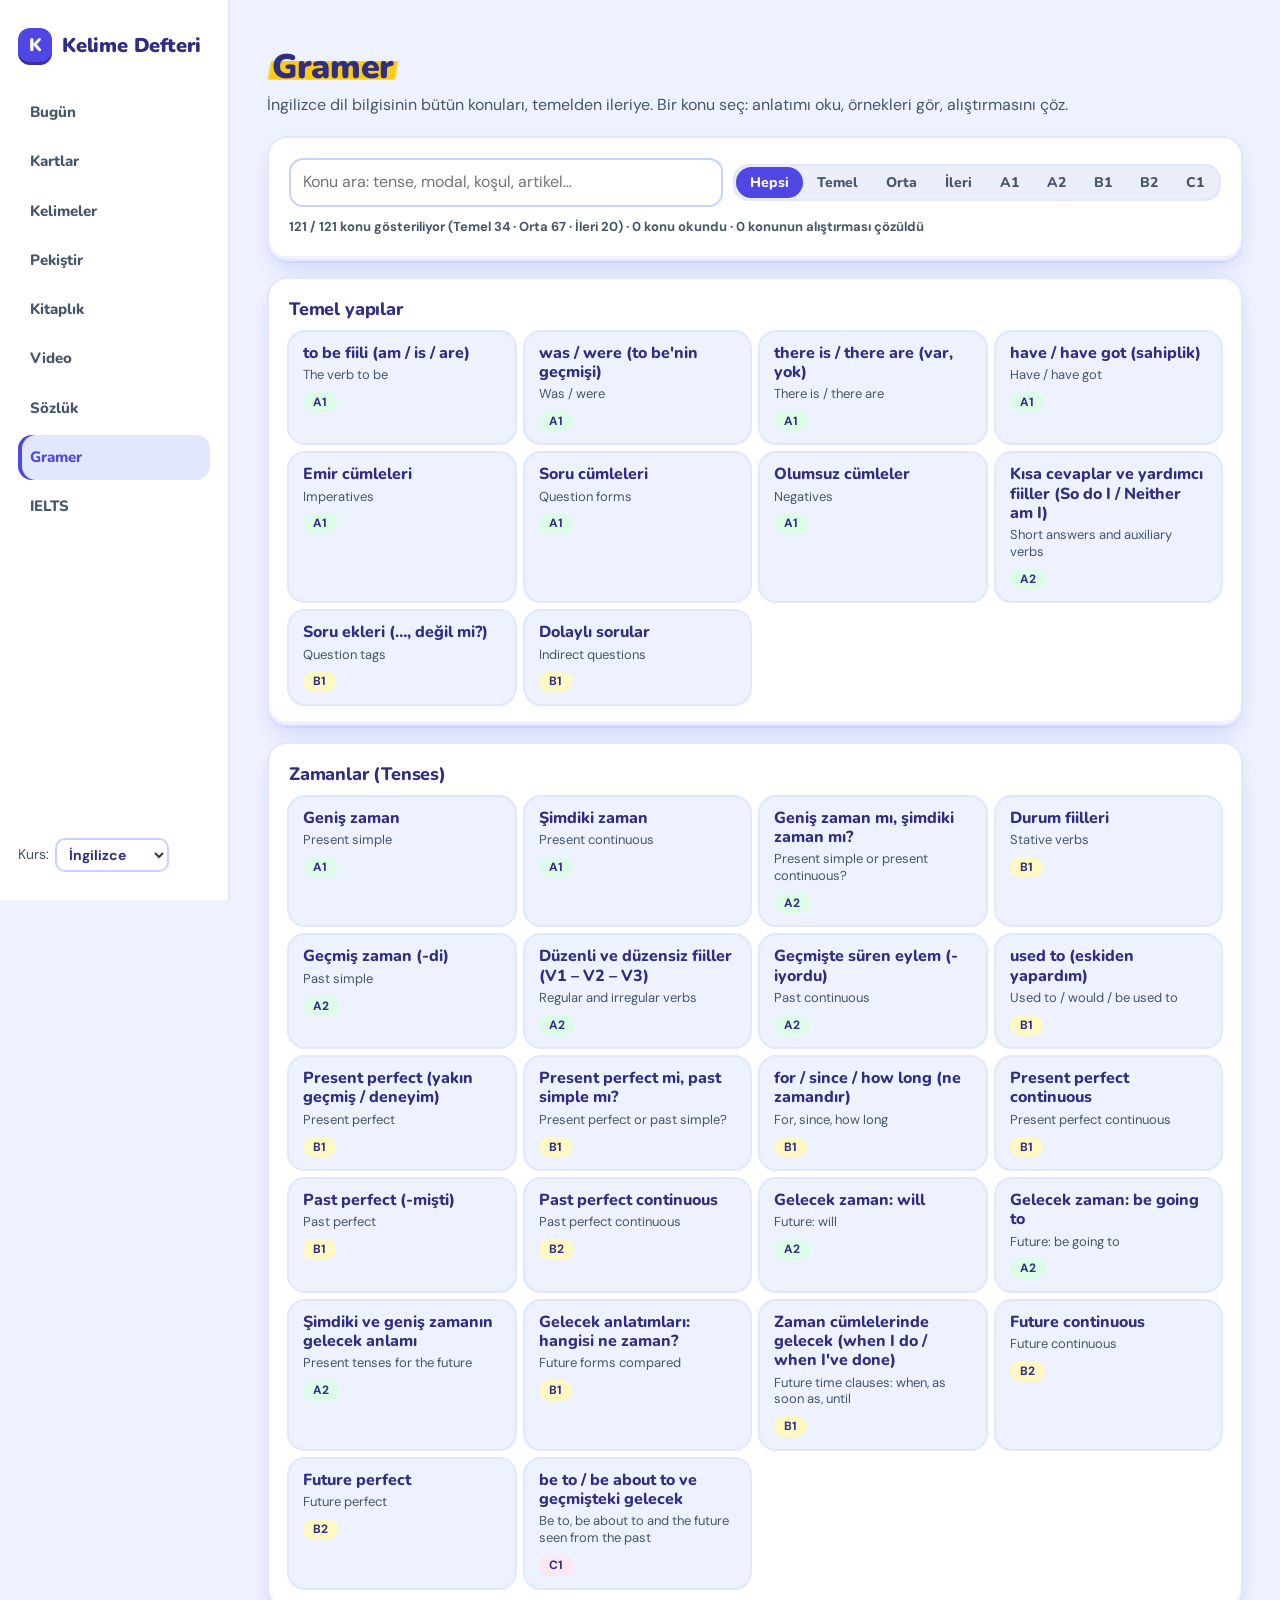
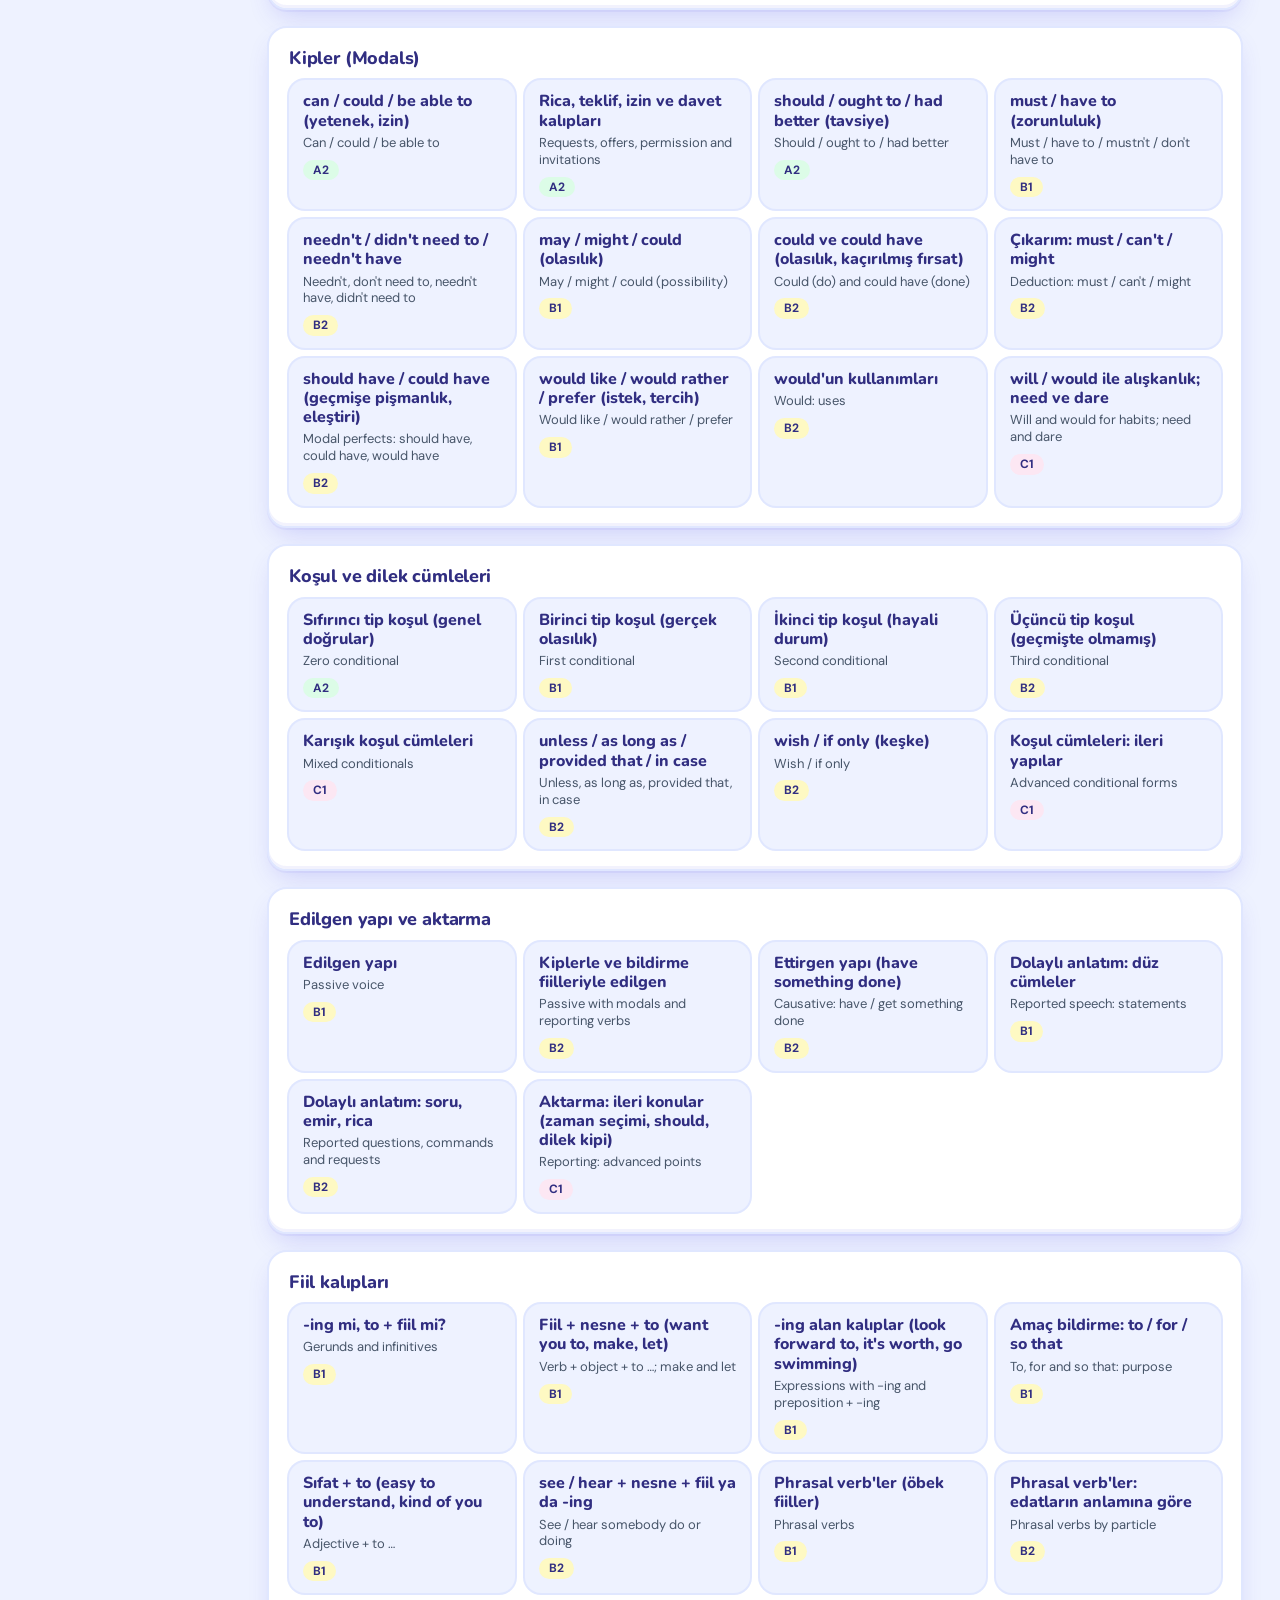
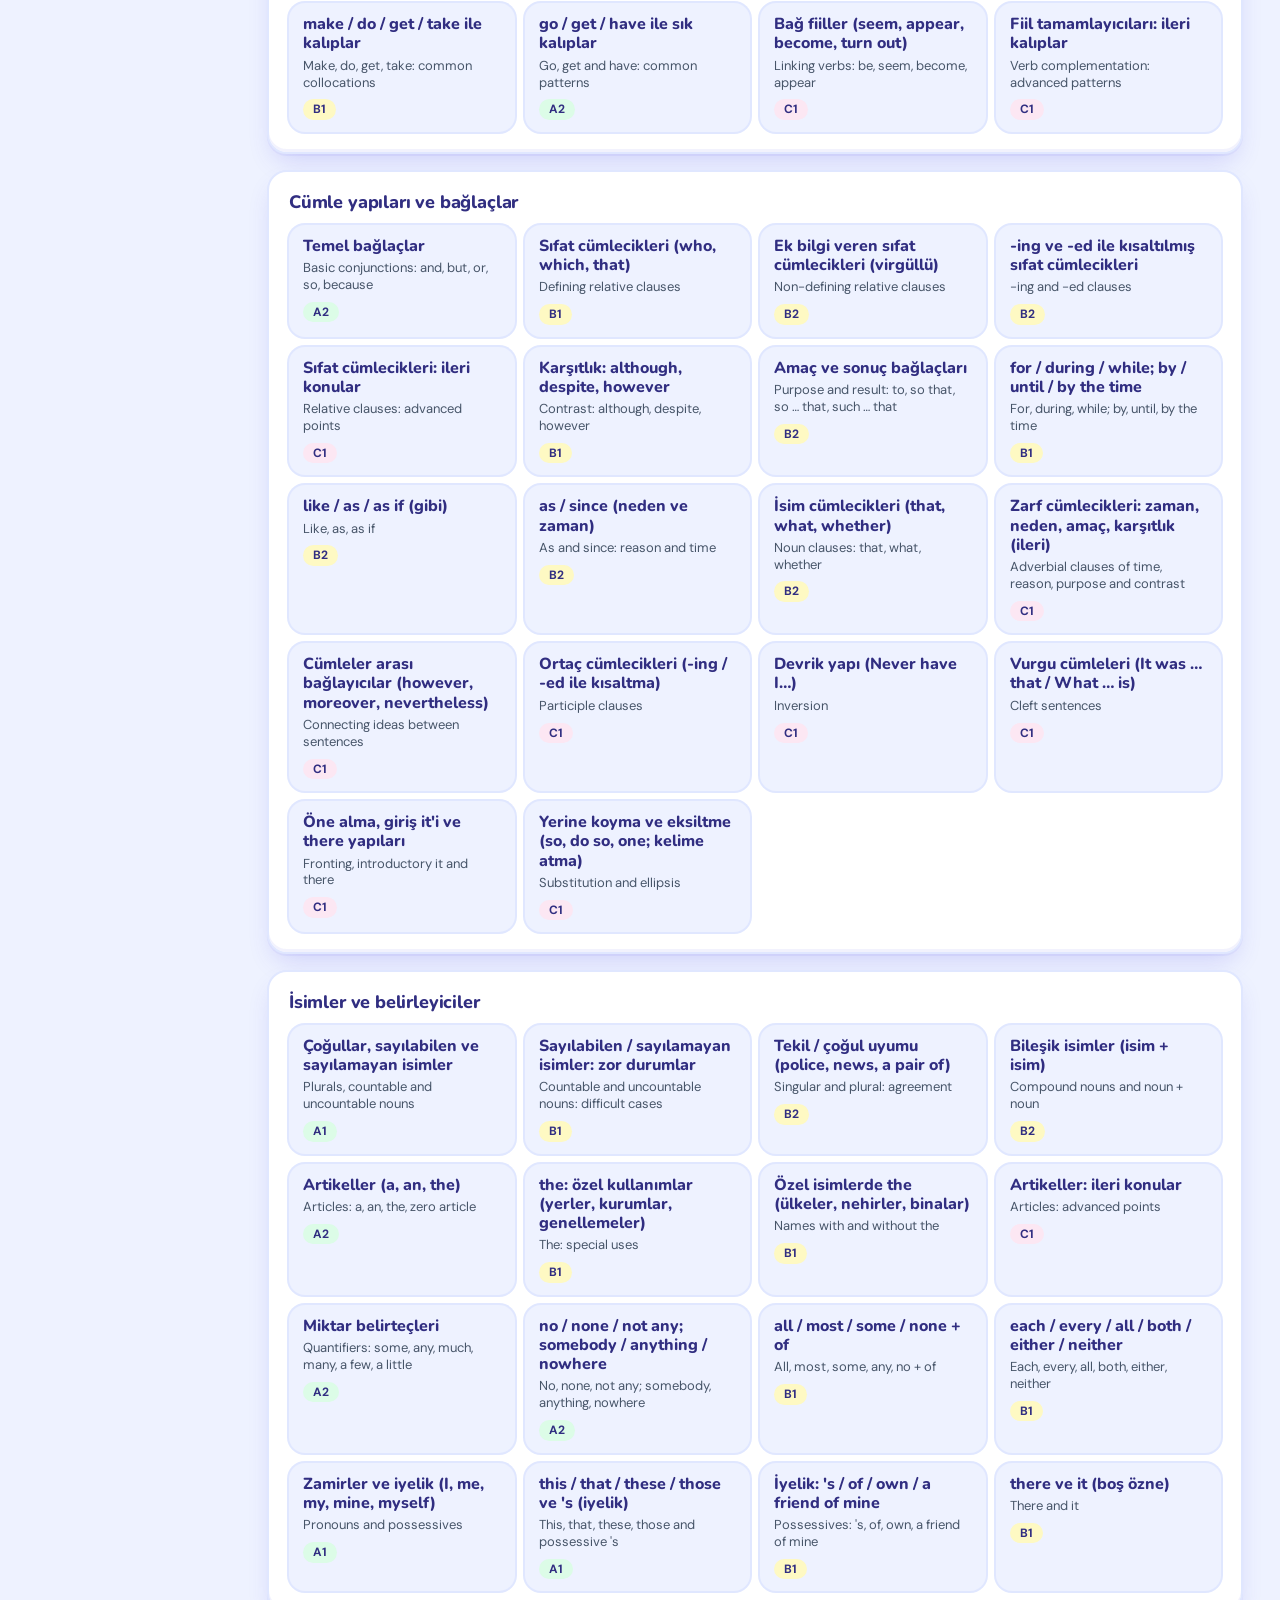
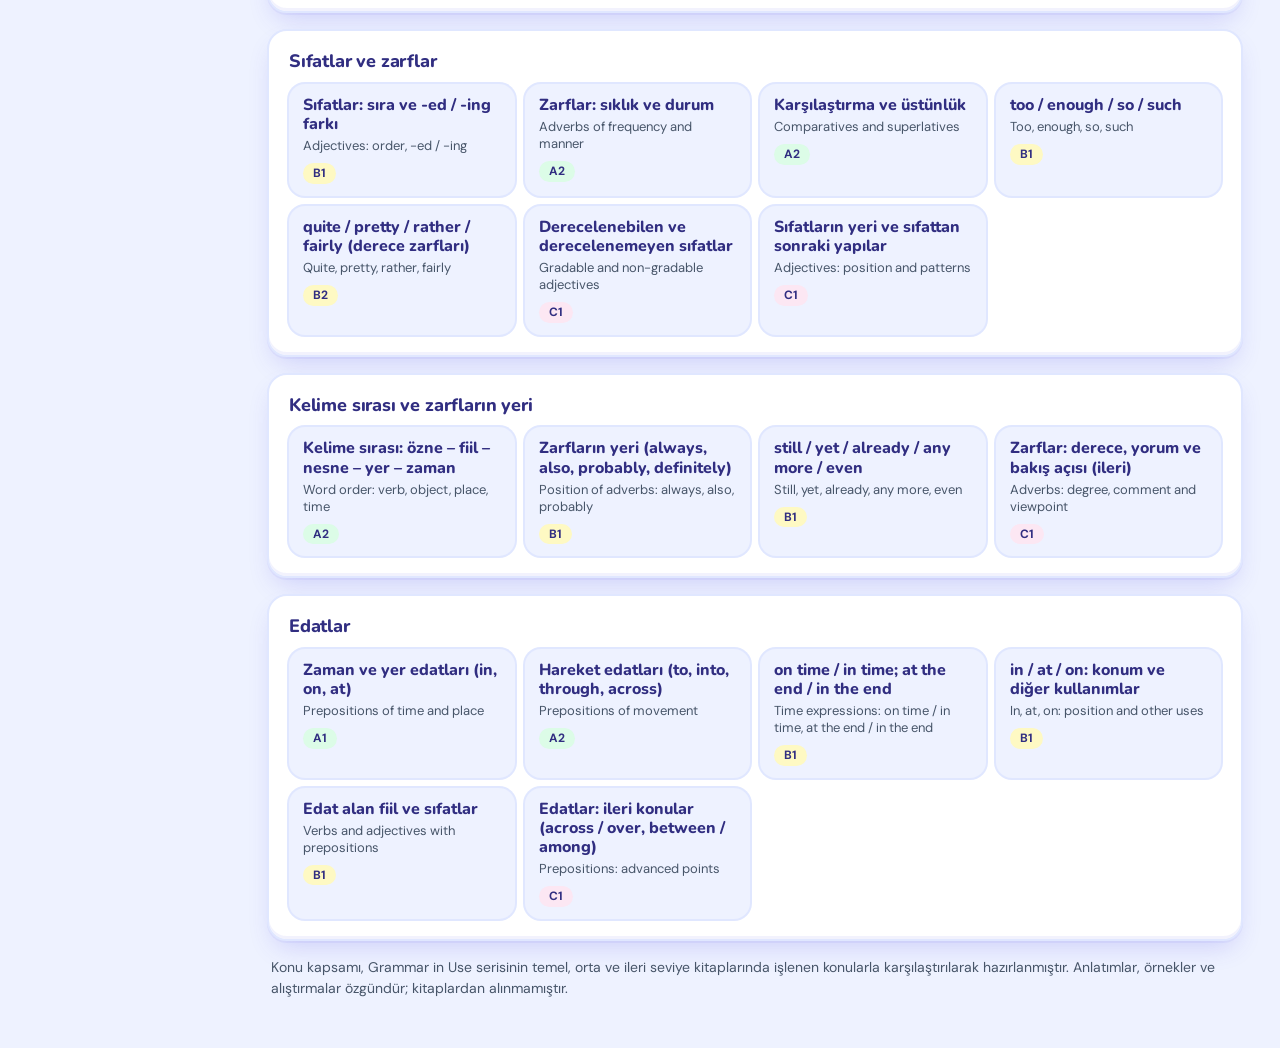
==== web/gramer.html @ 207f5cae "Gramer ve Pekiştir sayfaları: 121 konuluk müfredat, Gemini'siz kelime haznesi Gramer (genel İngilizc" ====
<!DOCTYPE html>
<html lang="tr">
<head>
    <meta charset="UTF-8">
    <meta name="viewport" content="width=device-width, initial-scale=1.0, viewport-fit=cover">
    <title>Gramer · Kelime Defteri</title>
    <link rel="preconnect" href="https://fonts.googleapis.com">
    <link rel="preconnect" href="https://fonts.gstatic.com" crossorigin>
    <link href="https://fonts.googleapis.com/css2?family=DM+Sans:ital,wght@0,400;0,500;0,700;1,400&family=Nunito:wght@600;700;800;900&display=swap" rel="stylesheet">
    <link rel="stylesheet" href="css/style.css">
</head>
<body>
<div class="app">
    <aside class="sidebar">
        <h1 class="brand"><span class="brand-mark" aria-hidden="true">K</span> Kelime Defteri</h1>
        <nav class="nav" aria-label="Sayfalar">
            <a href="index.html">Bugün</a>
            <a href="kartlar.html">Kartlar</a>
            <a href="kelimeler.html">Kelimeler</a>
            <a href="pekistir.html">Pekiştir</a>
            <a href="kitaplik.html">Kitaplık</a>
            <a href="video.html">Video</a>
            <a href="sozluk.html">Sözlük</a>
            <a href="gramer.html" aria-current="page">Gramer</a>
            <a href="ielts.html">IELTS</a>
        </nav>
        <label class="course">Kurs:
            <select id="courseSelect" aria-label="Kurs dili">
                <option value="en">İngilizce</option>
                <option value="de">Almanca</option>
                <option value="fr">Fransızca</option>
                <option value="es">İspanyolca</option>
            </select>
        </label>
    </aside>

    <main class="main">
        <section id="gramer" class="section">
            <h2><mark>Gramer</mark></h2>
            <p class="section-hint">İngilizce dil bilgisinin bütün konuları, temelden ileriye. Bir konu seç: anlatımı oku, örnekleri gör, alıştırmasını çöz.</p>

            <!-- Konu listesi -->
            <div id="grBrowse">
                <article class="panel">
                    <div class="gr-tools">
                        <input type="text" id="grSearch" placeholder="Konu ara: tense, modal, koşul, artikel…" aria-label="Konu ara" autocomplete="off">
                        <div class="segmented" id="grLevels" role="group" aria-label="Seviye">
                            <button type="button" data-level="" aria-pressed="true">Hepsi</button>
                            <button type="button" data-level="temel" aria-pressed="false" title="A1 ve A2">Temel</button>
                            <button type="button" data-level="orta" aria-pressed="false" title="B1 ve B2">Orta</button>
                            <button type="button" data-level="ileri" aria-pressed="false" title="C1">İleri</button>
                            <button type="button" data-level="A1" aria-pressed="false">A1</button>
                            <button type="button" data-level="A2" aria-pressed="false">A2</button>
                            <button type="button" data-level="B1" aria-pressed="false">B1</button>
                            <button type="button" data-level="B2" aria-pressed="false">B2</button>
                            <button type="button" data-level="C1" aria-pressed="false">C1</button>
                        </div>
                    </div>
                    <p class="word-info" id="grSummary"></p>
                </article>
                <div id="grList"></div>
                <p class="lab-note gr-credit">Konu kapsamı, Grammar in Use serisinin temel, orta ve ileri seviye kitaplarında işlenen konularla karşılaştırılarak hazırlanmıştır. Anlatımlar, örnekler ve alıştırmalar özgündür; kitaplardan alınmamıştır.</p>
            </div>

            <!-- Açık konu -->
            <div id="grLesson" hidden>
                <div class="gr-nav">
                    <button type="button" class="mini" id="grBack">← Konulara dön</button>
                    <span class="gr-nav-side">
                        <button type="button" class="mini" id="grPrev">◀ Önceki konu</button>
                        <button type="button" class="mini" id="grNext">Sonraki konu ▶</button>
                    </span>
                </div>

                <article class="panel">
                    <div class="ielts-section-head" id="grHead"></div>
                    <div id="grCore"></div>
                    <div id="grSubs" hidden>
                        <h4 class="dict-subtitle">Bu konuda</h4>
                        <ul class="ielts-list gr-subs" id="grSubList"></ul>
                    </div>
                </article>

                <article class="panel">
                    <h3>Ayrıntılı anlatım</h3>
                    <p class="transcript-hint" id="grStatus"></p>
                    <div id="grBody"></div>
                    <div class="gr-foot" id="grFoot" hidden>
                        <p class="lab-note" id="grSource"></p>
                        <button type="button" class="mini" id="grRefresh">Anlatımı yeniden üret</button>
                    </div>
                </article>

                <article class="panel">
                    <h3>Alıştırma</h3>
                    <div class="ielts-toolbar">
                        <button type="button" id="grQuizNew">Alıştırma üret</button>
                    </div>
                    <p class="transcript-hint" id="grQuizStatus"></p>
                    <div id="grQuizBody" hidden>
                        <div id="grQuestions"></div>
                        <div class="ielts-actions">
                            <button type="button" id="grCheck">Kontrol et</button>
                            <span class="ielts-score" id="grScore"></span>
                        </div>
                    </div>
                </article>
            </div>
        </section>
    </main>
</div>

<script src="js/helpers.js"></script>
<script src="js/course.js"></script>
<script src="js/lessons/conditionals.js"></script>
<script src="js/quiz.js"></script>
<script src="js/gramer.js"></script>
</body>
</html>
---- web/css/style.css ----
/* ===== Renkler ve yazı tipleri ===== */
:root {
    /* Palet: ui-ux-pro-max "Language Learning App" (öğrenme indigosu + ilerleme yeşili) */
    --ground: #EEF2FF;        /* sayfa zemini */
    --paper: #FFFFFF;         /* kart ve panel */
    --ink: #312E81;           /* ana yazı */
    --ink-soft: #475569;      /* ikincil yazılar */
    --rule: #C7D2FE;          /* kenarlık */
    --primary: #4F46E5;       /* düğmeler, seçili öğeler */
    --primary-deep: #3730A3;  /* düğmelerin alt gölgesi */
    --primary-soft: #E0E7FF;  /* seçili menü, yumuşak dolgu */
    --secondary: #818CF8;
    --accent: #16A34A;        /* ilerleme yeşili (dolgu) */
    --muted: #EBEEF8;
    --margin: #7C3AED;        /* kartların üst şeridi, phrasal verb rengi */
    --marker: #FACC15;        /* vurgu sarısı */
    --marker-soft: #FEF9C3;
    --marker-deep: #CA8A04;
    --ok: #15803D;            /* beyaz üstünde 4.5:1'i geçen yeşil */
    --error: #B91C1C;

    --font-display: "Nunito", "Segoe UI", system-ui, sans-serif;
    --font-body: "DM Sans", "Segoe UI", system-ui, sans-serif;
    --font-hand: "Nunito", "Segoe UI", system-ui, sans-serif;  /* Türkçe anlamlar (eskiden el yazısı) */

    --radius: 20px;
    /* Clay: dışta yumuşak gölge + içte alt kenar gölgesi */
    --shadow: 0 2px 0 rgba(79, 70, 229, 0.06), 0 12px 26px -8px rgba(79, 70, 229, 0.22), inset 0 -3px 0 rgba(79, 70, 229, 0.07);
    --press: 0 4px 0 rgba(15, 23, 42, 0.26);       /* basılabilir düğmenin alt kenarı */
    --press-down: 0 1px 0 rgba(15, 23, 42, 0.26);
}

* { box-sizing: border-box; }

body {
    margin: 0;
    font: 16px/1.55 var(--font-body);
    color: var(--ink);
    background: var(--ground);
}

h1, h2, h3 { font-family: var(--font-display); line-height: 1.15; margin: 0; }

a { color: inherit; }

:focus-visible { outline: 3px solid var(--ink); outline-offset: 2px; border-radius: 6px; }

/* Fosforlu kalem: başlıklarda ve öğrenilen kelimelerde */
mark, .learned .front .word {
    color: inherit;
    background: linear-gradient(100deg, transparent 2%, var(--marker) 4%, var(--marker) 96%, transparent 98%) 0 62% / 100% 0.55em no-repeat;
    padding: 0 0.15em;
}

/* ===== Uygulama iskeleti ===== */
.app { min-height: 100vh; }

.sidebar {
    display: flex; align-items: center; justify-content: space-between; gap: 12px;
    padding: 14px 16px;
    padding-top: calc(14px + env(safe-area-inset-top, 0px));
    background: var(--paper);
    border-bottom: 1px solid var(--rule);
}

.brand { display: flex; align-items: center; gap: 10px; font-family: var(--font-display); font-weight: 800; font-size: 20px; }
.brand-mark {
    display: grid; place-items: center;
    width: 34px; height: 34px; border-radius: 9px;
    background: var(--primary); color: var(--marker); font-size: 18px;
}

.course { margin: 0; font-size: 14px; color: var(--ink-soft); }
.course { display: flex; align-items: center; gap: 6px; }
.course select { padding: 5px 8px; border: 1px solid var(--rule); border-radius: 8px; background: var(--paper); color: var(--ink); font: 700 14px var(--font-body); cursor: pointer; }
.course select:focus-visible { outline: 2px solid var(--ink); outline-offset: 1px; }

/* Telefonda menü: alta sabit sekme çubuğu */
.nav {
    position: fixed; left: 0; right: 0; bottom: 0; z-index: 10;
    display: flex; overflow-x: auto; scrollbar-width: none;
    padding-bottom: env(safe-area-inset-bottom, 0px);
    background: var(--paper);
    border-top: 1px solid var(--rule);
}
.nav a {
    padding: 12px 2px; text-align: center; text-decoration: none;
    font-weight: 700; font-size: 13px; color: var(--ink-soft);
}
.nav a:hover { color: var(--ink); }
.nav a[aria-current="page"] { color: var(--ink); box-shadow: inset 0 3px 0 var(--ink); }

.main {
    max-width: 1040px; margin: 0 auto;
    padding: 8px 16px calc(88px + env(safe-area-inset-bottom, 0px));
}

.section { padding-top: 28px; scroll-margin-top: 16px; }
.section > h2 { font-size: clamp(26px, 5vw, 34px); font-weight: 800; margin-bottom: 6px; }
.section-hint { margin: 0 0 18px; color: var(--ink-soft); }

/* ===== Paneller ===== */
.panel {
    background: var(--paper);
    border-radius: var(--radius);
    box-shadow: var(--shadow);
    padding: 20px;
}
.panel h3 { font-size: 18px; font-weight: 600; margin-bottom: 12px; }
.panel p { margin: 0 0 10px; }
.panel p:last-child { margin-bottom: 0; }

.grid { display: grid; gap: 16px; }

/* ===== Bugün: hızlı tekrar ===== */
.hero { display: grid; gap: 20px; align-items: center; }
.hero h3 { font-size: clamp(22px, 4vw, 28px); font-weight: 800; }
.hero p { color: var(--ink-soft); }
.hero-actions { display: flex; align-items: center; gap: 14px; flex-wrap: wrap; }
.progress { font-weight: 700; color: var(--ink-soft); font-variant-numeric: tabular-nums; }

.index-card {
    position: relative;
    aspect-ratio: 5 / 3;
    border-radius: 10px;
    background:
        linear-gradient(var(--margin), var(--margin)) 0 22% / 100% 2px no-repeat,
        linear-gradient(var(--paper), var(--paper)) 0 0 / 100% 22% no-repeat,
        repeating-linear-gradient(to bottom, var(--paper) 0 27px, var(--rule) 27px 28px);
    box-shadow: var(--shadow), 0 0 0 1px var(--rule);
    transform: rotate(-1.2deg);
}
.study-display {
    position: absolute; inset: 0;
    display: grid; place-items: center; padding: 16px; text-align: center;
    font-family: var(--font-display); font-weight: 800; font-size: clamp(28px, 6vw, 44px);
}
.study-display:empty::before {
    content: "Hazır olduğunda başlat";
    font-family: var(--font-hand); font-weight: 600; font-size: clamp(26px, 5vw, 34px); color: var(--ink-soft);
}

.tiles { display: grid; grid-template-columns: repeat(2, 1fr); gap: 12px; }
.tile { background: var(--paper); border-radius: var(--radius); box-shadow: var(--shadow); padding: 14px 16px; }
.tile-label { display: block; font-size: 13px; font-weight: 700; color: var(--ink-soft); }
.tile-value { display: block; font-family: var(--font-display); font-weight: 800; font-size: 30px; font-variant-numeric: tabular-nums; }
.tile-sub { font-size: 13px; color: var(--ink-soft); }

.wod-word { font-family: var(--font-display); font-weight: 800; font-size: 34px; margin: 0; }
.wod-meaning { font-family: var(--font-hand); font-size: 30px; margin: 0 0 12px; }
.meta { display: flex; flex-wrap: wrap; gap: 8px; margin: 0; }
.chip {
    display: inline-flex; gap: 6px; padding: 4px 12px; border-radius: 999px;
    background: var(--ground); font-size: 14px; color: var(--ink-soft);
}
.chip b { color: var(--ink); }

/* ===== Tablolar ===== */
.stats { width: 100%; border-collapse: collapse; }
.stats td { padding: 9px 0; border-bottom: 1px solid var(--rule); }
.stats tr:last-child td { border-bottom: none; }
.stats td:first-child { color: var(--ink-soft); padding-right: 12px; }
.stats td:last-child { text-align: right; font-weight: 700; }

/* ===== Kartlar (function.js üretir) ===== */
.cards { display: grid; grid-template-columns: repeat(auto-fill, minmax(150px, 1fr)); gap: 16px; }
.card { aspect-ratio: 5 / 3; perspective: 800px; cursor: pointer; }
.card-inner { position: relative; width: 100%; height: 100%; transition: transform 0.55s cubic-bezier(.3, .7, .3, 1); transform-style: preserve-3d; }
.card:hover .card-inner { transform: translateY(-3px); }
.card.flipped .card-inner { transform: rotateY(180deg); }
.face {
    position: absolute; inset: 0;
    display: flex; flex-direction: column; align-items: center; justify-content: center; gap: 2px;
    border-radius: 10px;
    box-shadow: var(--shadow), 0 0 0 1px var(--rule);
    backface-visibility: hidden;
}
.front {
    padding-top: 22px;   /* yazı kırmızı çizginin altında kalsın */
    background:
        linear-gradient(var(--margin), var(--margin)) 0 18px / 100% 2px no-repeat,
        var(--paper);
}
.back {
    transform: rotateY(180deg);
    background: repeating-linear-gradient(to bottom, var(--paper) 0 23px, var(--rule) 23px 24px);
}
.front .word { font-family: var(--font-display); font-weight: 800; font-size: 22px; }
.back .word { font-family: var(--font-hand); font-weight: 600; font-size: 32px; }
.type { font-size: 13px; color: var(--ink-soft); }
.status { font-size: 12px; font-weight: 700; color: var(--ok); }

.deck-stats { display: flex; flex-wrap: wrap; gap: 8px; margin-top: 18px; }
.deck-stats .chip { background: var(--paper); box-shadow: var(--shadow); }

/* ===== Kelimeler ===== */
.word-list { list-style: none; margin: 0; padding: 0; }
.word-list li { padding: 10px 0; border-bottom: 1px solid var(--rule); }
.word-list li:last-child { border-bottom: none; }

.attempts { font-family: var(--font-display); font-weight: 800; font-size: 26px; letter-spacing: 6px; }

/* ===== Formlar ===== */
.field { display: block; margin-bottom: 10px; }
.field span { display: block; font-size: 13px; font-weight: 700; color: var(--ink-soft); margin-bottom: 4px; }
input[type="text"] {
    width: 100%; padding: 10px 12px;
    font: inherit; color: var(--ink);
    background: var(--paper); border: 1.5px solid var(--rule); border-radius: 10px;
}
input[type="text"]:focus { border-color: var(--ink); outline: none; }
.inline-form { display: flex; gap: 8px; }
.inline-form input { flex: 1; min-width: 0; }
.check { display: inline-flex; align-items: center; gap: 8px; font-size: 14px; color: var(--ink-soft); }
.check input { width: 18px; height: 18px; accent-color: var(--ink); }

button {
    padding: 10px 18px; border: none; border-radius: 10px;
    font: 700 15px var(--font-body); color: var(--paper); background: var(--primary);
    cursor: pointer; transition: transform 0.15s;
}
button:hover { transform: translateY(-1px); }
button:disabled { background: var(--ink-soft); cursor: wait; transform: none; }

.actions { display: flex; align-items: center; justify-content: space-between; gap: 12px; flex-wrap: wrap; margin-bottom: 12px; }

/* advanced.js sonuç satırlarına "ok" / "error" sınıfı verir */
#addResult, #loadResult, #lookupResult, #videoResult { min-height: 1.55em; }
.ok { color: var(--ok); }
.error { color: var(--error); }

/* ===== Kod laboratuvarı ===== */
.lab { margin-top: 16px; }
.lab summary { cursor: pointer; font-family: var(--font-display); font-weight: 600; font-size: 18px; }
.lab[open] summary { margin-bottom: 12px; }
.lab-note { font-size: 14px; color: var(--ink-soft); }

/* ===== Video ve transkript (video.js üretir) ===== */
.video-form { margin-bottom: 4px; }
.video-form p { margin: 8px 0 0; }

/* Telefonda: video üstte yapışık kalır, transkript altından kayar */
.video-layout { margin-top: 16px; }
.video-layout[hidden] { display: none; }
.video-layout .transcript { margin-top: 16px; }

/* Telefonda video + shadowing çubuğu birlikte üstte yapışık kalır */
.player-wrap { position: sticky; top: env(safe-area-inset-top, 0px); z-index: 5; }
.player-box {
    position: relative;
    aspect-ratio: 16 / 9;
    border-radius: var(--radius);
    overflow: hidden;
    background: #000;
    box-shadow: var(--shadow);
}
.player-box iframe, .player-box > div { position: absolute; inset: 0; width: 100%; height: 100%; border: 0; }

/* Shadowing çubuğu (Transkript modu) */
.shadow-bar { margin-top: 10px; padding: 10px 12px; border-radius: var(--radius); background: var(--paper); box-shadow: var(--shadow); }
.shadow-bar[hidden] { display: none; }
.shadow-buttons { display: grid; grid-template-columns: repeat(4, minmax(0, 1fr)); gap: 6px; }
.shadow-buttons button { padding: 8px 6px; font-size: 14px; white-space: nowrap; }
.shadow-buttons button:disabled { cursor: default; opacity: 0.45; background: var(--primary); }
.shadow-options { display: flex; align-items: center; justify-content: space-between; gap: 6px 14px; flex-wrap: wrap; margin-top: 8px; }
.shadow-counter { font-weight: 700; font-size: 14px; color: var(--ink-soft); font-variant-numeric: tabular-nums; }
.shadow-shortcut { margin: 6px 0 0; font-size: 12px; color: var(--ink-soft); }
/* Telefonda klavye yok; çubuk da az yer kaplasın */
@media (max-width: 719px) {
    .player-wrap { background: var(--ground); padding-bottom: 6px; }
    .shadow-bar { margin-top: 6px; padding: 8px; }
    .shadow-shortcut { display: none; }
}

/* Telefonda sarmalayıcı yok sayılır: player-box'ın yapışkanlığı tüm .video-layout boyunca sürer
   (yoksa video, dikte panelinin sonunda ekrandan kayar ve transkript takibi bozulur) */
.video-main { display: contents; }
@media (max-width: 479px) {
    .mode { padding: 10px; }
    .mode-desc { display: none; }
}
.dictation { margin-top: 14px; padding: 14px 16px; }
.dictation-head { display: flex; align-items: baseline; flex-wrap: wrap; gap: 4px 14px; color: var(--ink-soft); font-size: 13px; font-weight: 700; font-variant-numeric: tabular-nums; }
.dictation-head h3 { margin: 0 auto 0 0; font-family: var(--font-display); font-size: 20px; font-weight: 800; color: var(--ink); }
.dictation-shortcut { color: var(--ink-soft); }
.dictation-sentence { min-height: 64px; margin-top: 10px; padding: 10px 12px; border: 1px solid var(--rule); border-radius: 12px; background: var(--paper); font-size: 19px; line-height: 2; overflow-wrap: anywhere; }
input.dictation-slot { width: 7.5em; max-width: 100%; margin: 0 3px; padding: 2px 6px; border: 0; border-bottom: 2px solid var(--ink-soft); border-radius: 4px 4px 0 0; background: var(--paper); color: var(--ink); font: 700 18px/1.5 var(--font-body); text-align: center; vertical-align: baseline; }
input.dictation-slot:focus { outline: 2px solid var(--ink); outline-offset: 1px; }
input.dictation-slot.correct { border-color: var(--ok); background: var(--paper); color: var(--ok); box-shadow: 0 2px 0 var(--ok); }
input.dictation-slot.wrong { border-color: var(--error); background: var(--paper); color: var(--error); box-shadow: 0 2px 0 var(--error); }
input.dictation-slot.shown { border-color: var(--ink-soft); background: var(--ground); }
input.dictation-slot.drop-target { outline: 3px solid var(--marker); outline-offset: 2px; }
.dictation-bank { display: flex; flex-wrap: wrap; gap: 8px; min-height: 38px; margin: 10px 0; }
.dictation-chip { padding: 5px 12px; border-radius: 999px; background: var(--ground); color: var(--ink); font: 700 15px var(--font-body); touch-action: none; user-select: none; }
.dictation-chip:hover { box-shadow: 0 0 0 2px var(--rule); transform: translateY(-1px); }
.dictation-chip.used { opacity: 0.38; }
.dictation-drag-preview { position: fixed; z-index: 100; padding: 6px 12px; border-radius: 999px; background: var(--primary); color: var(--paper); font-weight: 700; pointer-events: none; box-shadow: var(--shadow); }
.dictation-controls { display: flex; align-items: center; gap: 6px; flex-wrap: wrap; }
.dictation-controls button { padding: 7px 11px; font-size: 14px; }
.dictation-controls button.ghost { color: var(--ink); background: var(--ground); }
.dictation-controls button.ghost:disabled { color: var(--ink-soft); background: var(--ground); opacity: 0.6; cursor: default; }
.dictation-speed, .shadow-speed { display: inline-flex; align-items: center; gap: 4px; color: var(--ink-soft); font-size: 14px; }
.dictation-speed select, .shadow-speed select { padding: 5px; border: 1px solid var(--rule); border-radius: 8px; background: var(--paper); color: var(--ink); font: inherit; }
/* Dikte kontrol çubuğu (videonun altında): Önceki / Dinle / Sonraki / Hız */
.dictation-bar .shadow-buttons { grid-template-columns: repeat(3, minmax(0, 1fr)); }
.dictation-bar .shadow-options { justify-content: flex-end; }
/* Zorluk ve tür seçimi */
.dictation-choices { display: flex; flex-wrap: wrap; justify-content: center; gap: 8px 12px; margin-top: 12px; }
.segmented { display: inline-flex; padding: 3px; border-radius: 999px; background: var(--ground); box-shadow: inset 0 0 0 1px var(--rule); }
.segmented button { padding: 6px 14px; border-radius: 999px; font-size: 14px; color: var(--ink-soft); background: none; }
.segmented button:hover { transform: none; color: var(--ink); }
.segmented button[aria-pressed="true"] { color: var(--paper); background: var(--primary); }
.segmented button:disabled { cursor: default; opacity: 0.45; background: none; color: var(--ink-soft); }
.segmented button:disabled[aria-pressed="true"] { background: var(--ink-soft); color: var(--paper); }
/* Önizleme + Başla */
.dictation-preview { display: flex; flex-direction: column; align-items: center; gap: 8px; margin-top: 12px; padding: 16px 12px; border: 1.5px dashed var(--rule); border-radius: 12px; text-align: center; }
.dictation-preview[hidden], #dictationExercise[hidden] { display: none; }
.dictation-preview p { margin: 0; }
.preview-label { font-size: 12px; font-weight: 700; letter-spacing: 0.08em; text-transform: uppercase; color: var(--ink-soft); }
.preview-sample { display: flex; flex-wrap: wrap; align-items: center; justify-content: center; gap: 6px; font-size: 17px; white-space: pre-wrap; }
.preview-blank { display: inline-block; width: 4.2em; height: 1.5em; border-radius: 999px; background: var(--marker-soft); box-shadow: inset 0 0 0 1.5px var(--marker); vertical-align: middle; }
.preview-chip { padding: 3px 12px; border-radius: 999px; background: var(--ground); font-weight: 700; font-size: 15px; }
.preview-line { display: inline-block; width: min(18em, 80%); height: 1.6em; border-bottom: 2px solid var(--ink-soft); }
.preview-text { font-size: 13px; color: var(--ink-soft); }
#dictationStart { margin-top: 4px; padding: 11px 30px; font-size: 16px; color: var(--ink); background: var(--marker); box-shadow: 0 3px 0 var(--marker-deep); }
#dictationStart:disabled { color: var(--ink-soft); background: var(--ground); box-shadow: none; cursor: default; }
/* Sırala: yerleştirilen kelimeler */
.dictation-sentence .dictation-chip { margin: 2px 3px; line-height: 1.5; vertical-align: middle; touch-action: auto; }
.dictation-chip.placed { background: var(--marker-soft); }
.dictation-chip.placed.correct { color: var(--paper); background: var(--ok); }
.dictation-chip.placed.wrong { color: var(--paper); background: var(--error); }
.dictation-chip.placed.shown { color: var(--ink); background: var(--ground); box-shadow: inset 0 0 0 1.5px var(--ink-soft); }
.dictation-chip:disabled { cursor: default; }
.dictation-chip.placed:disabled { opacity: 1; }
.dictation-placeholder { font-size: 15px; color: var(--ink-soft); }
/* Cümle: yazma alanı ve geri bildirim */
textarea.dictation-typed { display: block; width: 100%; padding: 8px 10px; border: 1.5px solid var(--rule); border-radius: 10px; background: var(--paper); color: var(--ink); font: 400 18px/1.5 var(--font-body); resize: vertical; }
textarea.dictation-typed:focus { border-color: var(--ink); outline: none; }
.dictation-feedback { font-size: 17px; line-height: 1.7; }
.dictation-feedback:empty { display: none; }
.feedback-ok { color: var(--ok); font-weight: 700; }
.feedback-miss { color: var(--error); letter-spacing: 1px; }
.feedback-shown { color: var(--ink-soft); }
/* Maskeli transkript (dikte modu) */
#maskView[hidden] { display: none; }
.mask-line { align-items: center; }
.mask-number { display: grid; place-items: center; min-width: 2.2em; height: 2.2em; padding: 0; border-radius: 8px; box-shadow: inset 0 0 0 1px var(--rule); background: var(--paper); }
.mask-text { min-width: 0; font-size: 16px; font-weight: 700; letter-spacing: 1px; overflow-wrap: anywhere; }
.mask-line.done .mask-text { font-weight: 400; letter-spacing: 0; color: var(--ok); }
.mask-line.done .mask-number { color: var(--paper); background: var(--ok); box-shadow: none; }
.dictation-message { min-height: 1.5em; margin: 8px 0 0 !important; font-size: 14px; font-weight: 700; }
.dictation-message.success { color: var(--ok); }
.dictation-message.error { color: var(--error); }
.dictation-shortcut { margin: 2px 0 0 !important; font-size: 12px; }
/* Telefonda dikte, yapışık videonun altındaki alana sığsın */
@media (max-width: 719px) {
    .dictation { padding: 12px; }
    .dictation-head h3 { font-size: 18px; }
    .dictation-sentence { margin-top: 8px; padding: 6px 10px; font-size: 17px; line-height: 1.9; }
    input.dictation-slot { width: 5.5em; font-size: 16px; }  /* 16px altı iOS'ta yakınlaştırma yapar */
    .dictation-bank { gap: 6px; min-height: 32px; margin: 8px 0; }
    .dictation-chip { padding: 4px 10px; font-size: 14px; }
    .dictation-controls { display: grid; grid-template-columns: repeat(4, minmax(0, 1fr)); gap: 5px; }
    .dictation-controls button { padding: 7px 4px; font-size: 13px; line-height: 1.2; }
    .dictation-speed { font-size: 0; }  /* "Hız" yazısı gizli, seçim kutusu kalır */
    .dictation-speed select { width: 100%; height: 100%; font-size: 13px; }
    .dictation-message { font-size: 13px; }
    .dictation-shortcut { display: none; }
}
/* Telefon/tablet: panel, yapışık video ile alttaki menü arasındaki boşluğa sığar; fazlası panelin içinde kayar.
   --dictation-space değerini video.js (fitDictation) hesaplar. */
@media (max-width: 959px) {
    .video-layout[data-mode="dictation"] .dictation { max-height: var(--dictation-space, none); overflow-y: auto; overscroll-behavior: contain; }
}

.transcript { position: relative; padding: 8px; }
.transcript-hint { margin: 4px 12px 8px; font-size: 14px; color: var(--ink-soft); }

.line {
    display: flex; gap: 12px; align-items: flex-start;
    width: 100%; padding: 10px 12px;
    border-radius: 10px;
    text-align: left; cursor: pointer;
    font: inherit; color: inherit; background: none;
    transition: background 0.2s;
}
.line:hover { background: var(--ground); transform: none; }
.line.active { background: var(--marker-soft); box-shadow: inset 4px 0 0 var(--marker); }

.line-time {
    flex: none; min-width: 3.2em; padding-top: 2px;
    font-size: 13px; font-weight: 700; color: var(--ink-soft);
    font-variant-numeric: tabular-nums;
}

.line-words { display: flex; flex-wrap: wrap; gap: 4px 10px; min-width: 0; }

/* Çalışma modları: Transkript | Dikte | Kelimeler (video.js setMode) */
.modes { display: grid; grid-template-columns: repeat(4, minmax(0, 1fr)); gap: 10px; margin-bottom: 16px; }
.mode {
    display: flex; flex-direction: column; align-items: flex-start; gap: 2px;
    padding: 12px 14px; border-radius: var(--radius);
    text-align: left; color: var(--ink); background: var(--paper); box-shadow: var(--shadow);
}
.mode-title { font-family: var(--font-display); font-weight: 800; font-size: 17px; line-height: 1.2; }
.mode-count { margin-left: 2px; font-family: var(--font-body); font-weight: 400; font-size: 13px; color: var(--ink-soft); font-variant-numeric: tabular-nums; }
.mode-desc { font-size: 13px; font-weight: 400; color: var(--ink-soft); line-height: 1.3; }
.mode[aria-selected="true"] { color: var(--paper); background: var(--primary); box-shadow: inset 0 -4px 0 var(--marker); }
.mode[aria-selected="true"] .mode-count, .mode[aria-selected="true"] .mode-desc { color: var(--rule); }
.dictation[hidden], .transcript[hidden] { display: none; }
#vocabStatus { min-height: 1.3em; }

/* Seviye düğmeleri */
.level-chips { display: flex; flex-wrap: wrap; gap: 6px; margin: 0 4px 12px; }
.level-chip {
    padding: 6px 12px; border-radius: 999px;
    font-size: 14px; color: var(--ink); background: var(--ground);
}
.level-chip b { font-weight: 400; color: var(--ink-soft); margin-left: 2px; }
.level-chip[aria-pressed="true"] { color: var(--paper); background: var(--primary); }
.level-chip[aria-pressed="true"] b { color: var(--marker); }
.level-chip.phrasal { box-shadow: inset 0 0 0 1.5px var(--margin); }
.level-chip.phrasal[aria-pressed="true"] { background: var(--margin); box-shadow: none; }
.level-chip.phrasal[aria-pressed="true"] b { color: var(--paper); }
.level-chip.basic { color: var(--ink-soft); background: none; box-shadow: inset 0 0 0 1.5px var(--rule); }
.level-chip.basic[aria-pressed="true"] { color: var(--paper); background: var(--ink-soft); box-shadow: none; }

/* Kelime kartları */
.vocab-list { display: grid; grid-template-columns: repeat(auto-fill, minmax(150px, 1fr)); gap: 10px; padding: 0 4px 8px; }
.vocab-list > p { grid-column: 1 / -1; }
.vocab-item {
    display: flex; flex-direction: column;
    border-radius: 10px; color: var(--ink);
    background:
        linear-gradient(var(--margin), var(--margin)) 0 0 / 100% 2px no-repeat,
        var(--paper);
    box-shadow: 0 0 0 1px var(--rule);
}
.vocab-item:hover { box-shadow: 0 0 0 1.5px var(--ink); }
.vocab-item.phrasal { grid-column: 1 / -1; }
/* Kartın üst kısmı: videoya götüren düğme */
.v-main {
    flex: 1; display: flex; flex-direction: column; align-items: flex-start; gap: 1px;
    width: 100%; padding: 10px 12px 8px; border-radius: 10px 10px 0 0;
    text-align: left; font: inherit; color: inherit; background: none;
}
.v-main:hover { transform: none; }
/* Kartın alt kısmı: "＋ Kart" ve "＋ Liste" kaydetme düğmeleri (store.js) */
.v-save { display: flex; gap: 6px; padding: 0 10px 10px; }
.v-save button { flex: 1; padding: 5px 4px; border-radius: 8px; font-size: 13px; white-space: nowrap; color: var(--ink); background: var(--ground); }
.v-save button[aria-pressed="true"] { color: var(--paper); background: var(--ok); }
.vocab-item.phrasal .v-save button { flex: none; padding: 5px 14px; }
.saved-summary a { font-weight: 700; }
/* Seçili gruptaki tüm kelimeleri kaydetme düğmeleri */
.bulk-save { display: flex; flex-wrap: wrap; gap: 6px; margin: 0 4px 12px; font-size: 14px; color: var(--error); }
.bulk-save:empty { display: none; }
.bulk-save button { padding: 6px 12px; border-radius: 8px; font-size: 13px; color: var(--ink); background: var(--ground); }
.bulk-save button[aria-pressed="true"] { color: var(--paper); background: var(--ok); }

/* ===== Videodan kaydedilenler: Kartlar, Kelimeler, Kitaplık (saved.js üretir) ===== */
.saved-block { margin-bottom: 28px; }
.saved-title { font-size: 18px; font-weight: 600; margin: 0 0 12px; }
.saved-empty { margin: 0; color: var(--ink-soft); }
.section > .tiles { margin-bottom: 16px; }
.section > .panel + .panel { margin-top: 16px; }
.lab .panel { box-shadow: 0 0 0 1px var(--rule); }
.section > .grid-2 { margin-top: 16px; }
.section > .tiles { margin-top: 16px; }

/* Bugün sayfası (saved.js) */
a.button-link {
    display: inline-block; padding: 11px 20px; border-radius: 10px;
    font: 700 15px var(--font-body); text-decoration: none; color: var(--paper); background: var(--primary);
}
a.button-link:hover { transform: translateY(-1px); }
.today-next { overflow-wrap: anywhere; }
.today-next:empty::before { content: "Kartların burada"; }
#todayWord .study-example { margin: 0 0 12px !important; }
#todayWord .study-ipa { margin: 0; }
#todayWord .meta { align-items: center; }
.today-video { display: flex; align-items: baseline; justify-content: space-between; gap: 12px; padding: 10px 0; border-bottom: 1px solid var(--rule); text-decoration: none; }
.today-video:last-child { border-bottom: none; }
.today-video:hover .today-video-title { text-decoration: underline; }
.today-video-title { font-weight: 700; min-width: 0; overflow-wrap: anywhere; }
.today-video .saved-video-count { flex: none; }

/* Kartlar: çalışma oturumu */
.study-top { display: flex; align-items: center; justify-content: space-between; gap: 8px 16px; flex-wrap: wrap; margin-bottom: 14px; }
.study-deck { display: inline-flex; align-items: center; gap: 8px; font-size: 14px; font-weight: 700; color: var(--ink-soft); min-width: 0; }
.study-deck select, .word-tools select {
    max-width: 100%; padding: 8px 10px; border: 1.5px solid var(--rule); border-radius: 10px;
    background: var(--paper); color: var(--ink); font: 400 15px var(--font-body); cursor: pointer;
}
#studyArea { max-width: 680px; margin: 0 auto; }
.study-counter { font-size: 14px; font-weight: 700; color: var(--ink-soft); font-variant-numeric: tabular-nums; }
.study-card {
    display: flex; flex-direction: column; align-items: center; gap: 6px;
    min-height: 250px; padding: 34px 20px 22px; border-radius: 12px; text-align: center;
    background:
        linear-gradient(var(--margin), var(--margin)) 0 22px / 100% 2px no-repeat,
        var(--paper);
    box-shadow: var(--shadow), 0 0 0 1px var(--rule);
}
.study-card p { margin: 0; }
.study-meta { display: flex; flex-wrap: wrap; justify-content: center; gap: 6px; margin-bottom: 6px; }
.study-meta .chip { padding: 1px 10px; font-size: 12px; }
.study-word { font-family: var(--font-display); font-weight: 800; font-size: clamp(30px, 6vw, 44px); line-height: 1.1; overflow-wrap: anywhere; }
.study-ipa { font-family: "Segoe UI", "Lucida Sans Unicode", "Arial Unicode MS", system-ui, sans-serif; font-size: 16px; color: var(--ink-soft); }
.study-example { max-width: 34em; margin-top: 8px !important; font-size: 16px; font-style: italic; color: var(--ink-soft); }
.study-example mark { font-style: normal; font-weight: 700; color: var(--ink); }
.study-video { display: flex; flex-wrap: wrap; justify-content: center; gap: 6px; margin-top: 8px; }
.study-answer {
    width: 100%; margin-top: 14px !important; padding-top: 12px; border-top: 1px dashed var(--rule);
    font-family: var(--font-hand); font-weight: 600; font-size: clamp(30px, 6vw, 40px); line-height: 1.15;
}
.study-actions { display: flex; justify-content: center; margin-top: 14px; }
.study-actions > button { min-width: 220px; padding: 12px 18px; }
.study-actions.rating { display: grid; grid-template-columns: repeat(4, minmax(0, 1fr)); gap: 8px; }
.study-actions .rate { min-width: 0; display: flex; flex-direction: column; align-items: center; gap: 1px; padding: 9px 4px; }
.rate-when { font-size: 12px; font-weight: 400; opacity: 0.85; }
.rate.again { background: var(--error); }
.rate.hard { background: #A8650F; }
.rate.good { background: var(--ok); }
.rate.easy { background: var(--primary); }
.study-done { padding: 28px 8px; text-align: center; }
.study-done-title { font-family: var(--font-display); font-weight: 800; font-size: 24px; }
.study-done-actions { display: flex; flex-wrap: wrap; align-items: center; justify-content: center; gap: 10px; margin-top: 14px; }
button.ghost { color: var(--ink); background: var(--ground); }
.clip-box { max-width: 520px; margin: 14px auto 0; }
.clip-box[hidden] { display: none; }
.study-shortcut { margin: 12px 0 0 !important; font-size: 12px; text-align: center; color: var(--ink-soft); }
@media (max-width: 719px) { .study-shortcut { display: none; } }

/* Durum çipleri: yeni / öğreniliyor / öğrenildi */
.chip.status-new { color: var(--ink); background: var(--marker-soft); }
.chip.status-learning { color: #7A4A08; background: #FBE6C8; }
.chip.status-learned { color: var(--paper); background: var(--ok); }

/* Kelimeler: defter araçları */
.word-tools { display: grid; grid-template-columns: 1fr 1fr; gap: 8px; }
.word-tools input { grid-column: 1 / -1; }
.word-tools select { width: 100%; min-width: 0; }
.word-info { margin: 10px 0 2px !important; font-size: 13px; font-weight: 700; color: var(--ink-soft); min-height: 1.3em; }
.word-add-form { display: flex; flex-wrap: wrap; align-items: center; gap: 8px; margin-bottom: 8px; }
.word-add-form input[type="text"] { flex: 1 1 160px; width: auto; }
#wordAddResult { min-height: 1.55em; }
.saved-example { display: block; font-size: 13px; font-style: italic; color: var(--ink-soft); }
.saved-due { font-size: 13px; color: var(--ink-soft); font-variant-numeric: tabular-nums; }
@media (min-width: 720px) {
    .word-tools { grid-template-columns: minmax(180px, 2fr) repeat(4, minmax(0, 1fr)); }
    .word-tools input { grid-column: auto; }
}

button.mini, a.mini {
    padding: 4px 10px; border-radius: 8px;
    font: 700 13px var(--font-body); text-decoration: none; white-space: nowrap;
    color: var(--ink); background: var(--paper); box-shadow: 0 0 0 1px var(--rule);
}
button.mini[aria-pressed="true"] { color: var(--paper); background: var(--ok); box-shadow: none; }
button.mini.danger { color: var(--error); }
.panel button.mini, .panel a.mini { background: var(--ground); box-shadow: none; }
.panel button.mini[aria-pressed="true"] { color: var(--paper); background: var(--ok); }

.saved-row { display: flex; align-items: center; gap: 6px 12px; flex-wrap: wrap; }
.saved-row .saved-text { flex: 1; min-width: 180px; }
.saved-row .saved-word { font-weight: 700; }
.saved-row .saved-ipa { font-family: "Segoe UI", "Lucida Sans Unicode", "Arial Unicode MS", system-ui, sans-serif; font-size: 13px; color: var(--ink-soft); }
.saved-row .chip { padding: 1px 8px; font-size: 12px; }

.saved-video { padding: 12px 0; border-bottom: 1px solid var(--rule); }
.saved-video:first-of-type { padding-top: 0; }
.saved-video:last-child { border-bottom: none; padding-bottom: 0; }
.saved-video-head { display: flex; align-items: baseline; justify-content: space-between; gap: 6px 12px; flex-wrap: wrap; margin-bottom: 8px; }
.saved-video-title { font-weight: 700; }
.saved-video-count { font-size: 13px; color: var(--ink-soft); }
.saved-video-words { display: flex; flex-wrap: wrap; gap: 6px; }
.saved-video-words a, .saved-video-words span { padding: 3px 10px; border-radius: 999px; font-size: 14px; text-decoration: none; background: var(--ground); }
.saved-video-words a:hover { box-shadow: 0 0 0 1.5px var(--ink); }
.v-head { display: flex; align-items: baseline; justify-content: space-between; gap: 8px; width: 100%; }
.v-word { font-family: var(--font-display); font-weight: 800; font-size: 18px; line-height: 1.2; overflow-wrap: anywhere; }
.v-count { flex: none; font-size: 12px; color: var(--ink-soft); font-variant-numeric: tabular-nums; }
.v-ipa {
    font-family: "Segoe UI", "Lucida Sans Unicode", "Arial Unicode MS", system-ui, sans-serif;
    font-size: 13px; color: var(--ink-soft); min-height: 1.3em;
}
.v-tr { font-family: var(--font-hand); font-weight: 600; font-size: 22px; line-height: 1.15; }
.v-pos { margin-top: 4px; padding: 1px 8px; border-radius: 999px; font-size: 12px; color: var(--ink-soft); background: var(--ground); }
.v-example { margin-top: 4px; font-size: 14px; font-style: italic; color: var(--ink-soft); }

.w { display: inline-flex; flex-direction: column; align-items: flex-start; }
.w-text { font-size: 18px; font-weight: 700; line-height: 1.3; }
.w-ipa {
    font-family: "Segoe UI", "Lucida Sans Unicode", "Arial Unicode MS", system-ui, sans-serif;
    font-size: 13px; line-height: 1.3; color: var(--ink-soft);
    min-height: 1.3em;
}

/* ===== Geniş ekranlar ===== */
@media (min-width: 720px) {
    .hero { grid-template-columns: 1fr 1.1fr; padding: 28px; }
    .tiles { grid-template-columns: repeat(4, 1fr); }
    .grid-2 { grid-template-columns: 1fr 1fr; align-items: start; }
    .span-2 { grid-column: 1 / -1; }
}

@media (min-width: 960px) {
    .app { display: grid; grid-template-columns: 230px 1fr; }
    .sidebar {
        position: sticky; top: 0; height: 100vh;
        flex-direction: column; align-items: stretch; justify-content: flex-start; gap: 28px;
        padding: 28px 18px;
        border-bottom: none; border-right: 1px solid var(--rule);
    }
    .nav {
        position: static; display: flex; flex-direction: column; gap: 4px;
        padding: 0; border-top: none; background: none;
    }
    .nav a { padding: 10px 14px; border-radius: 10px; text-align: left; font-size: 15px; }
    .nav a:hover { background: var(--ground); }
    .nav a[aria-current="page"] { background: var(--ground); box-shadow: none; }
    .video-layout { display: grid; gap: 20px; grid-template-columns: minmax(0, 1.2fr) minmax(0, 1fr); align-items: start; }
    .video-layout .transcript { margin-top: 0; max-height: calc(100vh - 230px); overflow-y: auto; }
    .video-main { display: block; position: sticky; top: 24px; align-self: start; max-height: calc(100vh - 48px); overflow-y: auto; padding: 0 4px 4px 0; }
    .video-main .player-wrap { position: static; }
    .video-main .dictation { margin-top: 14px; }
    /* Dikte modu: solda video + kontrol çubuğu + dikte, sağda maskeli transkript */
    .modes { grid-column: 1 / -1; margin-bottom: 0; }
    /* Dikte modu: transkript gizli, video + dikte ortada tek sütun */
    .course { margin-top: auto; }
    .main { padding: 12px 32px 48px; width: 100%; }
    .section { padding-top: 36px; }
}

@media (prefers-reduced-motion: reduce) {
    .card-inner, button, .line { transition: none; }
}

/* Dikte çubuğundaki seçimler (Hız, Sonda +) kendi satırında durur: telefonda da etiketleri görünsün */
@media (max-width: 719px) {
    .dictation-bar .dictation-speed { font-size: 13px; }
    .dictation-bar .dictation-speed select { width: auto; height: auto; }
}

/* ===== Shadowing cümle kartı, çeviri, ses kaydı, notlar (video.js) ===== */
.shadow-options + .shadow-options { justify-content: flex-start; }
.shadow-card { margin-top: 14px; padding: 16px; }
.shadow-card[hidden] { display: none; }
.shadow-sentence { display: flex; flex-wrap: wrap; justify-content: center; gap: 6px 12px; margin: 0 0 10px !important; min-height: 2.6em; }
.shadow-sentence .w { align-items: center; }
.shadow-sentence .w-text { font-family: var(--font-display); font-size: 24px; font-weight: 800; line-height: 1.2; }
.shadow-sentence .w-text.soft { font-weight: 600; color: var(--ink-soft); }
.shadow-sentence .w-ipa { font-size: 14px; }
.shadow-translation, .dictation-translation { margin: 0 0 10px !important; padding: 8px 12px; border-radius: 10px; background: var(--ground); font-family: var(--font-hand); font-weight: 600; font-size: 22px; line-height: 1.25; text-align: center; }
.shadow-translation[hidden], .dictation-translation[hidden] { display: none; }
.shadow-translation.error, .dictation-translation.error { font-family: var(--font-body); font-size: 14px; font-weight: 400; color: var(--error); }
.shadow-card-actions { display: flex; flex-wrap: wrap; align-items: center; justify-content: center; gap: 8px 12px; }
.shadow-card-actions button.mini:disabled { opacity: 0.5; cursor: default; background: var(--ground); color: var(--ink-soft); }
.shadow-card-actions button.mini[aria-pressed="true"] { background: var(--error); }
.shadow-record-note { margin: 8px 0 0 !important; min-height: 1.3em; font-size: 13px; text-align: center; color: var(--ink-soft); }
.shadow-record-note.error { color: var(--error); }
.video-notes { margin-top: 14px; padding: 12px 16px; }
.video-notes summary { cursor: pointer; font-family: var(--font-display); font-weight: 600; font-size: 16px; }
.video-notes textarea { display: block; width: 100%; margin-top: 10px; padding: 10px 12px; border: 1.5px solid var(--rule); border-radius: 10px; background: var(--paper); color: var(--ink); font: inherit; resize: vertical; }
.video-notes textarea:focus { border-color: var(--ink); outline: none; }
/* Dikte: ayarlar düğmesi, gizlenen seçimler, satır başına yanlış sayısı */
.dictation-head button.mini { margin-left: 4px; }
.dictation-head button.mini[hidden], .dictation-choices[hidden] { display: none; }
.mask-line { flex-wrap: wrap; }
.mask-line .mask-text { flex: 1; }
.mask-wrong { flex-basis: 100%; margin-left: calc(2.2em + 12px); font-size: 12px; font-weight: 700; color: var(--error); }
.dictation-bar .check { font-size: 14px; }

/* ===== Gramer modu (grammar.js) ===== */
#grammarView[hidden] { display: none; }
#grammarRetry { margin: 0 12px 12px; }
#grammarRetry[hidden], .grammar-help[hidden] { display: none; }
.grammar-help { margin: 0 12px 12px; padding: 12px 14px; border-radius: 10px; background: var(--ground); font-size: 14px; }
.grammar-help p { margin: 0 0 6px; }
.grammar-help ol { margin: 0 0 6px; padding-left: 20px; }
.grammar-help code { padding: 1px 6px; border-radius: 6px; background: var(--paper); font-size: 13px; }
.grammar-topics { display: grid; gap: 12px; padding: 0 4px 8px; }
.grammar-topic {
    padding: 14px 14px 12px; border-radius: 10px;
    background: linear-gradient(var(--margin), var(--margin)) 0 0 / 100% 2px no-repeat, var(--paper);
    box-shadow: 0 0 0 1px var(--rule); scroll-margin-top: 8px; transition: box-shadow 0.3s;
}
.grammar-topic.flash { box-shadow: 0 0 0 3px var(--marker); }
.grammar-topic p { margin: 0; }
.grammar-head { display: flex; align-items: baseline; justify-content: space-between; gap: 8px; }
.grammar-head h4 { margin: 0; font-family: var(--font-display); font-weight: 800; font-size: 18px; line-height: 1.2; }
.grammar-head .chip { flex: none; padding: 1px 10px; font-size: 12px; }
.grammar-title-tr { font-family: var(--font-hand); font-weight: 600; font-size: 21px; line-height: 1.2; }
.grammar-pattern { display: inline-block; margin: 6px 0 !important; padding: 3px 10px; border-radius: 8px; background: var(--marker-soft); font-family: Consolas, "Courier New", monospace; font-size: 14px; }
.grammar-explanation { font-size: 15px; }
.grammar-examples { display: grid; gap: 2px; margin: 8px 0; }
.grammar-example { display: flex; gap: 10px; align-items: flex-start; width: 100%; padding: 8px; border-radius: 8px; text-align: left; font: inherit; color: inherit; background: none; }
.grammar-example:hover { background: var(--ground); transform: none; }
.grammar-example-body { display: flex; flex-direction: column; gap: 2px; min-width: 0; }
.grammar-sentence { font-weight: 700; }
.grammar-sentence mark { background: var(--marker); padding: 0 2px; border-radius: 3px; }
.grammar-note { font-size: 13px; font-weight: 400; color: var(--ink-soft); }
.grammar-tip { padding-top: 8px; border-top: 1px dashed var(--rule); font-size: 14px; color: var(--ink-soft); }
/* Dikte: biten cümlenin grameri */
.dictation-grammar { display: flex; flex-direction: column; gap: 6px; margin: 0 0 10px; padding: 10px 12px; border-radius: 10px; box-shadow: inset 0 0 0 1px var(--rule); }
.dictation-grammar[hidden] { display: none; }
.dictation-grammar-label { font-size: 12px; font-weight: 700; letter-spacing: 0.06em; text-transform: uppercase; color: var(--ink-soft); }
.dictation-grammar-item { padding: 6px 8px; border-radius: 8px; text-align: left; font: 400 14px var(--font-body); color: var(--ink); background: var(--ground); }
.dictation-grammar-item span { display: block; font-size: 13px; color: var(--ink-soft); }
/* Dört mod kartı dar ekrana sığsın */
@media (max-width: 479px) {
    .modes { gap: 6px; }
    .mode { padding: 9px 6px; }
    .mode-title { font-size: 14px; }
    .mode-count { display: block; margin-left: 0; font-size: 11px; }
}

/* ===== Sözlük sayfası (sozluk.js) ===== */
.dict-history { display: flex; flex-wrap: wrap; gap: 6px; margin-top: 10px; }
.dict-history:empty { display: none; }
.dict-result[hidden] { display: none; }
.dict-head { display: flex; align-items: baseline; flex-wrap: wrap; gap: 6px 12px; margin-bottom: 12px; }
.dict-head h3 { margin: 0; font-family: var(--font-display); font-weight: 800; font-size: 30px; line-height: 1.1; overflow-wrap: anywhere; }
.dict-ipa { font-size: 17px; color: var(--ink-soft); }
.dict-audio { display: flex; flex-wrap: wrap; gap: 6px; }
.dict-label { font-size: 12px; font-weight: 700; letter-spacing: 0.06em; text-transform: uppercase; color: var(--ink-soft); }
.dict-cambridge { display: flex; align-items: center; flex-wrap: wrap; gap: 8px; margin-bottom: 14px; padding: 10px 12px; border-radius: 10px; background: var(--marker-soft); }
.dict-cambridge .dict-label { color: var(--ink); margin-right: 4px; }
.dict-cambridge a.mini { background: var(--paper); text-decoration: none; }
.dict-save { display: flex; align-items: flex-end; flex-wrap: wrap; gap: 10px; }
.dict-save .field { flex: 1; min-width: 180px; margin: 0; }
.dict-save-buttons { display: flex; gap: 6px; padding-bottom: 4px; }
#dictSaveResult { min-height: 1.4em; margin: 6px 0 0; font-size: 14px; }
#dictStatus { margin: 8px 0; }
#dictStatus:empty { display: none; }
.dict-meanings { display: grid; gap: 16px; margin-top: 8px; }
.dict-meaning { padding-top: 14px; border-top: 1px dashed var(--rule); }
.dict-definitions { margin: 8px 0 0; padding-left: 22px; display: grid; gap: 8px; }
.dict-example { display: block; font-family: var(--font-hand); font-size: 20px; line-height: 1.25; color: var(--ink-soft); }
.dict-synonyms { display: flex; align-items: center; flex-wrap: wrap; gap: 6px; margin-top: 10px; }

/* =====================================================================
   TEMA: Clay + canlı bloklar (ui-ux-pro-max "Language Learning App")
   Bu bölüm yukarıdaki kuralların üstüne yazar: yuvarlak köşeler (14-22px),
   kalın yumuşak kenarlık, çift gölge, basınca çöken düğmeler (200ms).
   ===================================================================== */
h1, h2, h3 { font-weight: 800; letter-spacing: -0.01em; }
.panel h3, .saved-title, .lab summary, .video-notes summary { font-weight: 800; }
.section > h2 { font-weight: 900; }
:focus-visible { outline: 3px solid var(--primary); outline-offset: 2px; border-radius: 10px; }
.course select:focus-visible, input.dictation-slot:focus { outline-color: var(--primary); }

/* İskelet */
.sidebar { border-bottom: 2px solid var(--primary-soft); }
.brand { font-weight: 900; letter-spacing: -0.01em; }
.brand-mark { border-radius: 12px; color: #FFFFFF; background: var(--primary); box-shadow: 0 3px 0 var(--primary-deep); font-weight: 900; }
.nav { border-top: 2px solid var(--primary-soft); }
.nav a { min-height: 48px; display: grid; place-items: center; font-family: var(--font-display); font-weight: 800; transition: color 0.2s ease-out, background 0.2s ease-out; }
.nav a:hover, .nav a[aria-current="page"] { color: var(--primary); }
.nav a[aria-current="page"] { box-shadow: inset 0 3px 0 var(--primary); }

/* Paneller, kutucuklar, kartlar */
.panel, .tile, .mode, .shadow-bar { border: 2px solid var(--primary-soft); }
.tile { border-radius: 18px; }
.tile-value { color: var(--primary); font-weight: 900; }
.lab .panel { box-shadow: none; }
.chip { background: var(--muted); font-weight: 500; }
.player-box { border-radius: 18px; }
.vocab-item, .grammar-topic { border-radius: 16px; background: var(--paper); box-shadow: 0 0 0 2px var(--primary-soft), 0 3px 0 2px var(--primary-soft); transition: box-shadow 0.2s ease-out; }
.vocab-item:hover { box-shadow: 0 0 0 2px var(--secondary), 0 3px 0 2px var(--secondary); }
.vocab-item.phrasal { box-shadow: 0 0 0 2px #DDD6FE, 0 3px 0 2px #DDD6FE; }
.v-main { border-radius: 16px 16px 0 0; }
.study-card { border-radius: 22px; border: 2px solid var(--primary-soft); background: var(--paper); box-shadow: var(--shadow); padding-top: 28px; }
.face { border-radius: 16px; box-shadow: var(--shadow), 0 0 0 2px var(--primary-soft); }
.front { background: var(--paper); padding-top: 0; }
.back { background: var(--primary-soft); }
.index-card { border-radius: 18px; transform: none; background: var(--primary-soft); box-shadow: var(--shadow), 0 0 0 2px var(--rule); }
.line, .grammar-example { border-radius: 12px; }
.line.active { box-shadow: inset 4px 0 0 var(--marker-deep); }
.dictation-sentence, .dictation-preview { border-width: 2px; border-radius: 16px; }

/* Türkçe anlamlar: el yazısı yerine yuvarlak, okunaklı Nunito */
.wod-meaning { font-size: 24px; font-weight: 700; color: var(--primary); }
.back .word { font-size: 22px; font-weight: 800; }
.study-answer { font-size: clamp(26px, 5vw, 34px); font-weight: 800; color: var(--primary); }
.v-tr { font-size: 16px; font-weight: 700; line-height: 1.3; color: var(--primary); }
.shadow-translation, .dictation-translation { font-size: 18px; font-weight: 700; border-radius: 14px; background: var(--primary-soft); }
.grammar-title-tr { font-size: 16px; font-weight: 700; color: var(--primary); }
.dict-example { font-family: var(--font-body); font-size: 15px; font-style: italic; line-height: 1.45; }
.study-display:empty::before { font-size: clamp(20px, 4vw, 26px); font-weight: 700; }
.dict-ipa { font-family: "Segoe UI", "Lucida Sans Unicode", "Arial Unicode MS", system-ui, sans-serif; }

/* Formlar */
input[type="text"]:not(.dictation-slot), textarea.dictation-typed, .video-notes textarea {
    min-height: 44px; border: 2px solid var(--rule); border-radius: 14px;
    transition: border-color 0.2s ease-out, box-shadow 0.2s ease-out;
}
input[type="text"]:not(.dictation-slot):focus, textarea.dictation-typed:focus, .video-notes textarea:focus {
    border-color: var(--primary); box-shadow: 0 0 0 4px rgba(79, 70, 229, 0.18);
}
.study-deck select, .word-tools select { min-height: 44px; border-width: 2px; border-radius: 14px; }
.course select, .dictation-speed select, .shadow-speed select { border-width: 2px; border-radius: 10px; }
.check input { accent-color: var(--primary); }

/* Düğmeler: basınca çöken clay düğme */
button, a.button-link { border-radius: 14px; font-family: var(--font-display); font-weight: 800; transition: transform 0.2s ease-out, box-shadow 0.2s ease-out, background 0.2s ease-out, color 0.2s ease-out; }
.inline-form button, .word-add-form button, .actions > button, .video-form button,
.study-actions > button, .study-actions .rate, .study-done-actions button,
.shadow-buttons button, a.button-link, #dictationStart, .dictation-controls button {
    min-height: 44px; box-shadow: var(--press);
}
.inline-form button:active, .word-add-form button:active, .actions > button:active, .video-form button:active,
.study-actions > button:active, .study-actions .rate:active, .study-done-actions button:active,
.shadow-buttons button:active, a.button-link:active, #dictationStart:active, .dictation-controls button:active {
    transform: translateY(3px); box-shadow: var(--press-down);
}
a.button-link { display: inline-flex; align-items: center; }
button:disabled { box-shadow: none; }
button.ghost, .dictation-controls button.ghost { background: var(--primary-soft); box-shadow: 0 4px 0 var(--rule); }
button.ghost:active, .dictation-controls button.ghost:active { box-shadow: 0 1px 0 var(--rule); }
.dictation-controls button.ghost:disabled { box-shadow: none; background: var(--muted); }
#dictationStart { box-shadow: 0 4px 0 var(--marker-deep); }
#dictationStart:active { box-shadow: 0 1px 0 var(--marker-deep); }
.rate.hard { background: #B45309; }
.rate.good { background: var(--ok); }

/* Küçük düğmeler ve çipler */
button.mini, a.mini { padding: 6px 12px; border-radius: 10px; font-family: var(--font-display); font-weight: 800; box-shadow: 0 0 0 2px var(--primary-soft); }
.panel button.mini, .panel a.mini { background: var(--primary-soft); }
button.mini:active, a.mini:active, .level-chip:active, .v-save button:active, .bulk-save button:active { transform: scale(0.96); }
.v-save button, .bulk-save button { border-radius: 10px; background: var(--primary-soft); }
.level-chip { background: var(--primary-soft); font-weight: 800; }
.level-chip b { font-weight: 500; }
.level-chip.basic { background: none; }
.segmented { background: var(--muted); box-shadow: inset 0 0 0 2px var(--primary-soft); }
.dictation-chip { background: var(--primary-soft); box-shadow: 0 2px 0 var(--rule); }
.dictation-chip.placed { box-shadow: 0 2px 0 var(--marker-deep); }
.dictation-chip.placed.correct, .dictation-chip.placed.wrong { box-shadow: none; }
.saved-video-words a, .saved-video-words span { background: var(--primary-soft); }
.saved-video-words a:hover { box-shadow: 0 0 0 2px var(--primary); }

/* Çalışma modu kartları */
.mode { border-radius: 18px; transition: transform 0.2s ease-out, background 0.2s ease-out; }
.mode-title { font-weight: 900; }
.mode[aria-selected="true"] { border-color: var(--primary); box-shadow: 0 4px 0 var(--primary-deep); }
.mode[aria-selected="true"] .mode-count, .mode[aria-selected="true"] .mode-desc { color: #E0E7FF; }

/* Dokunmatik ekranda küçük hedefler büyüsün (en az 40px) */
@media (pointer: coarse) {
    button.mini, a.mini, .level-chip, .v-save button, .bulk-save button, .segmented button { min-height: 40px; }
    a.mini { display: inline-flex; align-items: center; }
}

@media (min-width: 960px) {
    .sidebar { border-bottom: none; border-right: 2px solid var(--primary-soft); }
    .nav { border-top: none; }
    .nav a { display: block; min-height: 44px; border-radius: 14px; padding: 11px 14px; }
    .nav a:hover { background: var(--muted); }
    .nav a[aria-current="page"] { color: var(--primary); background: var(--primary-soft); box-shadow: inset 4px 0 0 var(--primary); }
}

@media (prefers-reduced-motion: reduce) {
    *, *::before, *::after { transition-duration: 0.01ms !important; animation-duration: 0.01ms !important; scroll-behavior: auto !important; }
}

/* ===== Sözlük: videolarda geçtiği yerler ===== */
.dict-videos[hidden], .dict-youglish[hidden], #dictYouglishLoad[hidden] { display: none; }
.dict-subtitle { margin: 18px 0 6px; padding-top: 14px; border-top: 2px dashed var(--primary-soft); font-family: var(--font-display); font-weight: 800; font-size: 16px; }
.dict-videos h3 + .dict-subtitle { margin-top: 0; padding-top: 0; border-top: none; }
.dict-note { font-size: 14px; color: var(--ink-soft); }
.dict-videos .transcript-hint { margin: 4px 0 8px; }
.dict-videos .transcript-hint:empty { display: none; }
.dict-own { display: grid; gap: 12px; }
.dict-video { padding: 10px 12px; border-radius: 16px; background: var(--ground); }
.dict-video-head { display: flex; align-items: baseline; justify-content: space-between; gap: 6px 12px; flex-wrap: wrap; margin-bottom: 4px; }
.dict-video-title { font-weight: 700; min-width: 0; overflow-wrap: anywhere; }
.dict-hit { display: flex; gap: 10px; align-items: flex-start; min-height: 44px; padding: 8px; border-radius: 12px; text-decoration: none; transition: background 0.2s ease-out; }
.dict-hit:hover { background: var(--paper); }
.dict-hit-text { min-width: 0; overflow-wrap: anywhere; }
.dict-hit-text mark { background: var(--marker); padding: 0 2px; border-radius: 4px; font-weight: 700; }
.dict-youglish { margin-top: 8px; padding: 8px; border-radius: 16px; border: 2px solid var(--primary-soft); overflow: hidden; }
.dict-links { display: flex; flex-wrap: wrap; gap: 8px; }
.dict-links a.mini { text-decoration: none; }

/* ===== Sondan başa alıştırması (buildup.js) ===== */
.buildup { margin-top: 12px; padding: 12px 14px; border-radius: 16px; background: var(--ground); border: 2px solid var(--primary-soft); }
.buildup[hidden] { display: none; }
.buildup-head { display: flex; align-items: baseline; justify-content: space-between; gap: 8px; }
.buildup-text { margin: 8px 0 10px !important; font-family: var(--font-display); font-weight: 800; font-size: 22px; line-height: 1.35; text-align: center; overflow-wrap: anywhere; }
.buildup-wait { font-weight: 600; color: var(--ink-soft); opacity: 0.45; }
.buildup-text mark { background: var(--marker); padding: 0 4px; border-radius: 6px; }
.buildup-actions { display: flex; flex-wrap: wrap; justify-content: center; gap: 8px; }
.buildup-actions button.mini { background: var(--paper); }
.buildup-actions button.mini:disabled { opacity: 0.45; cursor: default; background: var(--paper); color: var(--ink-soft); }
.buildup-hint { margin: 8px 0 0 !important; font-size: 13px; text-align: center; color: var(--ink-soft); }

/* ===== Kelimeyi sondan başa heceleme (sozluk.js) + video kelime kartındaki bağlantı ===== */
#dictSyllOpen[hidden] { display: none; }
.word-buildup { margin: 0 0 14px; }
.wb-text { font-family: "Segoe UI", "Lucida Sans Unicode", "Arial Unicode MS", system-ui, sans-serif; font-weight: 700; font-size: 30px; letter-spacing: 0.02em; }
.wb-dot { margin: 0 6px; color: var(--ink-soft); opacity: 0.5; }
.wb-stress { text-decoration: underline; text-decoration-thickness: 3px; text-underline-offset: 6px; text-decoration-color: var(--primary); }
.buildup-wait.wb-stress { text-decoration-color: var(--rule); }
.v-dict { display: block; margin: 0 10px 10px; padding: 4px; border-radius: 10px; text-align: center; text-decoration: none; font: 700 12px var(--font-body); color: var(--primary); }
.v-dict:hover { background: var(--primary-soft); }
@media (pointer: coarse) { .v-dict { min-height: 40px; display: grid; place-items: center; } }

/* Telefonda alt menü: 7 sekme sığmadığı için yana kaydırılır */
.nav::-webkit-scrollbar { display: none; }
.nav a { flex: 1 0 auto; padding-left: 12px; padding-right: 12px; }
@media (min-width: 960px) {
    .nav { overflow: visible; }
    .nav a { flex: none; }
}

/* ===== IELTS sayfası (ielts.js, ielts-practice.js) ===== */
.ielts-top { margin-bottom: 12px; }
.ielts-tabs { display: flex; gap: 6px; overflow-x: auto; padding: 4px 2px 10px; margin-bottom: 8px; scrollbar-width: thin; }
.ielts-tabs button { flex: none; padding: 9px 16px; border-radius: 999px; font-size: 15px; color: var(--ink); background: var(--paper); box-shadow: 0 0 0 2px var(--primary-soft); }
.ielts-tabs button:hover { transform: none; box-shadow: 0 0 0 2px var(--secondary); }
.ielts-tabs button[aria-selected="true"] { color: #FFFFFF; background: var(--primary); box-shadow: 0 3px 0 var(--primary-deep); }
.ielts-panel[hidden] { display: none; }
.ielts-panel > .panel, .ielts-panel > div > .panel, .ielts-panel > .tiles { margin-bottom: 16px; }
.ielts-sections { display: grid; gap: 16px; margin-bottom: 16px; }
.ielts-sections > .panel { margin-bottom: 0; }
.ielts-section-head { display: flex; align-items: center; flex-wrap: wrap; gap: 8px; margin-bottom: 10px; }
.ielts-section-head h3 { margin: 0 auto 0 0; font-size: 22px; }
.ielts-list { margin: 0 0 12px; padding-left: 20px; display: grid; gap: 6px; }
.ielts-plain { margin-top: 0; padding-top: 0; border-top: none; }
.ielts-calc { display: grid; grid-template-columns: repeat(2, minmax(0, 1fr)); gap: 10px; align-items: end; }
.ielts-calc select, .ielts-form select, .ielts-form input[type="date"] {
    width: 100%; min-height: 44px; padding: 8px 10px; border: 2px solid var(--rule); border-radius: 14px;
    background: var(--paper); color: var(--ink); font: 400 16px var(--font-body);
}
.ielts-calc select:focus, .ielts-form select:focus, .ielts-form input[type="date"]:focus { border-color: var(--primary); outline: none; box-shadow: 0 0 0 4px rgba(79, 70, 229, 0.18); }
.ielts-calc .field, .ielts-form .field { margin: 0; }
.ielts-overall { grid-column: 1 / -1; text-align: center; background: var(--primary-soft); }
.ielts-overall .tile-value { font-size: 40px; }
.ielts-tactics { display: grid; gap: 12px; }
.ielts-tactic { padding: 12px 14px; border-radius: 16px; background: var(--ground); }
.ielts-tactic h4 { margin: 0 0 4px; font-family: var(--font-display); font-weight: 800; font-size: 16px; }
.ielts-tactic p { margin: 0 0 8px; font-size: 15px; }
.ielts-tactic p:last-child { margin-bottom: 0; }
.ielts-tactic a.mini { display: inline-block; background: var(--paper); }
.ielts-form { display: grid; grid-template-columns: repeat(2, minmax(0, 1fr)); gap: 10px; align-items: end; margin-bottom: 10px; }
.ielts-form button { min-height: 44px; box-shadow: var(--press); }
.ielts-form button:active { transform: translateY(3px); box-shadow: var(--press-down); }
#roadmapMessage { min-height: 1.4em; margin: 8px 0 0; font-size: 14px; }
.ielts-note { margin: 0 0 16px; padding: 12px 14px; border-radius: 16px; background: var(--marker-soft); font-size: 15px; }
.ielts-week { margin-bottom: 12px; padding: 14px 16px; }
.ielts-week summary { display: flex; align-items: center; flex-wrap: wrap; gap: 6px 10px; cursor: pointer; list-style: none; }
.ielts-week summary::-webkit-details-marker { display: none; }
.ielts-week[open] summary { margin-bottom: 8px; }
.ielts-week-title { font-family: var(--font-display); font-weight: 800; font-size: 18px; }
.ielts-week summary .saved-video-count { margin-left: auto; }
.chip.ielts-phase-temel { color: var(--ink); background: var(--marker-soft); }
.chip.ielts-phase-beceri { color: var(--ink); background: var(--primary-soft); }
.chip.ielts-phase-deneme { color: #FFFFFF; background: var(--ok); }
.ielts-checks { list-style: none; padding-left: 0; }
.ielts-checks li { display: flex; align-items: flex-start; justify-content: space-between; gap: 10px; padding: 6px 0; border-bottom: 1px solid var(--primary-soft); }
.ielts-checks li:last-child { border-bottom: none; }
.ielts-checks .check { align-items: flex-start; font-size: 15px; color: var(--ink); cursor: pointer; }
.ielts-checks .check input { flex: none; width: 20px; height: 20px; margin-top: 2px; }
.ielts-checks .check input:checked + span { color: var(--ink-soft); text-decoration: line-through; }
.ielts-checks a.mini { flex: none; }
.ielts-toolbar { display: flex; align-items: center; flex-wrap: wrap; gap: 10px; margin-bottom: 10px; }
.ielts-toolbar > button:not(.mini) { min-height: 44px; box-shadow: var(--press); }
.ielts-toolbar > button:not(.mini):active { transform: translateY(3px); box-shadow: var(--press-down); }
.ielts-toolbar .study-deck select { max-width: 260px; }
.ielts-timer { margin-left: auto; padding: 6px 14px; border-radius: 12px; background: var(--primary-soft); font-family: var(--font-display); font-weight: 900; font-size: 20px; font-variant-numeric: tabular-nums; }
.ielts-timer[hidden] { display: none; }
.ielts-timer.ending { color: #FFFFFF; background: #B45309; }
.ielts-timer.ended { color: #FFFFFF; background: var(--error); }
.ielts-panel .transcript-hint { margin: 4px 0; }
.ielts-panel .transcript-hint:empty { display: none; }
.ielts-reading[hidden], #speakingBody[hidden], .ielts-prompt[hidden], #writingResult[hidden] { display: none; }
.ielts-reading { display: grid; gap: 16px; }
.ielts-reading > .panel { margin-bottom: 0; }
.ielts-passage h3 { font-size: 22px; }
.ielts-paragraph { font-size: 16px; line-height: 1.65; border-radius: 10px; transition: background 0.3s ease-out; scroll-margin-top: 16px; }
.ielts-paragraph.flash { background: var(--marker-soft); }
.ielts-letter { display: inline-grid; place-items: center; width: 1.7em; height: 1.7em; margin-right: 8px; border-radius: 8px; color: #FFFFFF; background: var(--primary); font-size: 13px; }
.ielts-question { padding: 12px 0; border-bottom: 1px dashed var(--rule); }
.ielts-question:first-child { padding-top: 0; }
.ielts-question-text { margin: 0 0 8px !important; line-height: 1.9; }
.ielts-number { display: inline-grid; place-items: center; min-width: 1.8em; height: 1.8em; margin-right: 8px; border-radius: 8px; background: var(--primary-soft); font-weight: 700; font-size: 13px; }
.ielts-question.correct .ielts-number { color: #FFFFFF; background: var(--ok); }
.ielts-question.wrong .ielts-number { color: #FFFFFF; background: var(--error); }
.ielts-tfng { flex-wrap: wrap; border-radius: 16px; }
.ielts-options { display: grid; gap: 6px; }
.ielts-option { min-height: 44px; padding: 8px 12px; border-radius: 12px; text-align: left; font: 400 15px var(--font-body); color: var(--ink); background: var(--ground); white-space: pre-wrap; }
.ielts-option:hover { transform: none; box-shadow: 0 0 0 2px var(--secondary); }
.ielts-option[aria-pressed="true"] { color: #FFFFFF; background: var(--primary); }
.ielts-option:disabled, .ielts-tfng button:disabled { cursor: default; opacity: 1; }
.ielts-option:disabled { background: var(--ground); color: var(--ink-soft); }
.ielts-option:disabled[aria-pressed="true"] { color: #FFFFFF; background: var(--ink-soft); }
.ielts-option.answer:disabled, .ielts-tfng button.answer:disabled { color: #FFFFFF; background: var(--ok); }
.ielts-question input.dictation-slot { width: 9em; }
.ielts-question.correct input.dictation-slot { color: var(--ok); border-color: var(--ok); }
.ielts-question.wrong input.dictation-slot { color: var(--error); border-color: var(--error); }
.ielts-feedback { margin-top: 8px; padding: 8px 12px; border-radius: 12px; background: var(--ground); font-size: 14px; }
.ielts-feedback p { margin: 0 0 4px; }
.ielts-explanation { color: var(--ink-soft); }
.ielts-heard { margin: 4px 0 0 !important; }
.ielts-actions { display: flex; align-items: center; justify-content: space-between; flex-wrap: wrap; gap: 10px; margin-top: 14px; }
.ielts-actions button { min-height: 44px; box-shadow: var(--press); }
.ielts-actions button:active { transform: translateY(3px); box-shadow: var(--press-down); }
.ielts-actions button:disabled { box-shadow: none; }
.ielts-score { font-family: var(--font-display); font-weight: 900; font-size: 20px; color: var(--primary); }
.ielts-prompt { margin: 8px 0 12px; padding: 14px 16px; border-radius: 16px; background: var(--ground); border: 2px solid var(--primary-soft); }
.ielts-prompt-text { font-weight: 700; font-size: 17px; }
.ielts-chart { margin: 8px 0; padding: 10px; border-radius: 14px; background: var(--paper); }
.ielts-chart figcaption { margin-bottom: 6px; font-weight: 700; text-align: center; }
.ielts-chart svg { display: block; width: 100%; height: auto; }
.ielts-data { width: 100%; margin-top: 8px; border-collapse: collapse; font-size: 13px; font-variant-numeric: tabular-nums; }
.ielts-data th, .ielts-data td { padding: 4px 6px; border-bottom: 1px solid var(--primary-soft); text-align: right; }
.ielts-data th:first-child { text-align: left; }
textarea.ielts-essay { min-height: 280px; font-size: 16px; line-height: 1.6; }
.ielts-words { font-weight: 700; color: var(--ink-soft); font-variant-numeric: tabular-nums; }
.ielts-words.enough { color: var(--ok); }
.ielts-criterion { margin: 10px 0 0 !important; font-size: 15px; }
.ielts-correction { margin-bottom: 8px; padding: 10px 12px; border-radius: 12px; background: var(--ground); font-size: 15px; }
.ielts-correction p { margin: 0 0 4px; }
.ielts-original { color: var(--error); text-decoration: line-through; text-decoration-color: rgba(185, 28, 28, 0.5); }
.ielts-better { color: var(--ok); font-weight: 700; }
.ielts-cue { margin-bottom: 12px; padding: 14px 16px; border-radius: 16px; background: var(--marker-soft); }
.ielts-cue p { margin: 0 0 6px; }
.today-ielts { display: flex; align-items: baseline; justify-content: space-between; flex-wrap: wrap; gap: 6px 12px; margin-top: 16px; padding: 14px 20px; text-decoration: none; }
.today-ielts[hidden] { display: none; }
.today-ielts-title { font-family: var(--font-display); font-weight: 900; font-size: 18px; color: var(--primary); }
@media (min-width: 720px) {
    .ielts-sections { grid-template-columns: 1fr 1fr; }
    .ielts-calc { grid-template-columns: repeat(4, minmax(0, 1fr)); }
    .ielts-form { grid-template-columns: repeat(3, minmax(0, 1fr)); }
    .ielts-tactics { grid-template-columns: 1fr 1fr; }
}
@media (min-width: 1100px) {
    .ielts-reading { grid-template-columns: minmax(0, 1.1fr) minmax(0, 1fr); align-items: start; }
    .ielts-passage { position: sticky; top: 16px; max-height: calc(100vh - 32px); overflow-y: auto; }
}

/* IELTS: zorluk seçimi */
.ielts-toolbar select.ielts-level { min-height: 44px; padding: 8px 10px; border: 2px solid var(--rule); border-radius: 14px; background: var(--paper); color: var(--ink); font: 400 15px var(--font-body); cursor: pointer; }

/* IELTS: Gramer tekrarı sekmesi (ielts-grammar.js) */
.ielts-gram-grid { display: grid; grid-template-columns: repeat(auto-fill, minmax(190px, 1fr)); gap: 10px; }
.ielts-gram-card { display: flex; flex-direction: column; align-items: flex-start; gap: 4px; min-height: 44px; padding: 12px 14px; border-radius: 16px; text-align: left; color: var(--ink); background: var(--ground); box-shadow: 0 0 0 2px var(--primary-soft); }
.ielts-gram-card:hover { transform: none; box-shadow: 0 0 0 2px var(--secondary); }
.ielts-gram-card[aria-pressed="true"] { background: var(--primary-soft); box-shadow: 0 0 0 2px var(--primary); }
.ielts-gram-title { font-family: var(--font-display); font-weight: 800; font-size: 16px; line-height: 1.2; }
.ielts-gram-en { font: 400 13px/1.3 var(--font-body); color: var(--ink-soft); }
.ielts-gram-card .chip { margin-top: 4px; padding: 1px 10px; font-size: 12px; background: var(--paper); }
.ielts-gram-card .chip.status-learned { background: var(--ok); }
.ielts-gram-card .chip.status-learning { background: #FBE6C8; }
#gramDetail[hidden], #gramPractice[hidden], #gramBody[hidden] { display: none; }
#gramDetail .grammar-pattern { font-size: 15px; }

/* ===== Gramer sayfası (gramer.js) ===== */
#grBrowse[hidden], #grLesson[hidden], #grQuizBody[hidden], .gr-foot[hidden] { display: none; }
.gr-tools { display: flex; flex-wrap: wrap; align-items: center; gap: 10px; }
.gr-tools input { flex: 1 1 220px; }
#grLevels { flex-wrap: wrap; border-radius: 16px; }
#grList > .panel, #grLesson > .panel { margin-top: 16px; }
.gr-card { text-decoration: none; }
.gr-chips { display: flex; flex-wrap: wrap; gap: 4px; margin-top: 4px; }
.gr-card .gr-chips .chip { margin-top: 0; }
.chip.gr-level { font-weight: 700; color: var(--ink); }
.chip.gr-level-A1, .chip.gr-level-A2 { background: #DCFCE7; }
.chip.gr-level-B1, .chip.gr-level-B2 { background: var(--marker-soft); }
.chip.gr-level-C1 { background: #FCE7F3; }
.ielts-gram-card .chip.gr-level-A1, .ielts-gram-card .chip.gr-level-A2 { background: #DCFCE7; }
.ielts-gram-card .chip.gr-level-B1, .ielts-gram-card .chip.gr-level-B2 { background: var(--marker-soft); }
.ielts-gram-card .chip.gr-level-C1 { background: #FCE7F3; }
.ielts-gram-card .chip.status-new { background: var(--primary-soft); }
.gr-nav { display: flex; align-items: center; justify-content: space-between; flex-wrap: wrap; gap: 8px; }
.gr-nav-side { display: flex; gap: 6px; }
.gr-nav button.mini:disabled { opacity: 0.45; cursor: default; }
#grCore .grammar-pattern, #grBody .grammar-pattern { font-size: 15px; }
.gr-example { font-weight: 700; }
.gr-intro { font-size: 17px; }
.gr-forms { display: grid; gap: 8px; }
.gr-form { display: grid; grid-template-columns: 1fr; gap: 4px; padding: 10px 12px; border-radius: 14px; background: var(--ground); }
.gr-form-name { font-family: var(--font-display); font-weight: 800; }
.gr-form-body { display: flex; flex-direction: column; align-items: flex-start; gap: 2px; min-width: 0; }
.gr-form-body .grammar-pattern { margin: 0 0 4px !important; overflow-wrap: anywhere; }
.gr-pair { display: flex; flex-direction: column; }
.gr-en { font-weight: 700; }
.gr-tr { font-size: 14px; color: var(--ink-soft); }
.gr-uses { gap: 12px; }
.gr-rule { display: block; margin-bottom: 2px; }
.gr-foot { display: flex; align-items: center; justify-content: space-between; flex-wrap: wrap; gap: 8px; margin-top: 12px; }
.gr-foot .lab-note { margin: 0; flex: 1 1 260px; }
#grBody .ielts-note { margin: 14px 0 0; }
@media (min-width: 720px) {
    .gr-form { grid-template-columns: 110px 1fr; align-items: start; }
}

/* Gramer sayfası: kademe süzgeci, alt başlıklar */
.gr-credit { margin: 16px 4px 0; }
.gr-subs { margin-bottom: 0; }
.gr-sub-title { margin: 14px 0 4px !important; padding: 3px 10px; display: inline-block; border-radius: 8px; background: var(--primary-soft); font-family: var(--font-display); font-weight: 800; font-size: 15px; }
#grSubs[hidden] { display: none; }

/* Gramer sayfası: konu özeti (uzun özet + Türkçeli örnekler) */
.gr-summary { font-size: 16.5px; line-height: 1.65; }
.gr-examples { margin: 4px 0 0; gap: 8px; }

/* ===== Pekiştir sayfası (pekistir.js) ===== */
#pkStart[hidden], #pkBrowse[hidden], #pkStudy[hidden], #pkStage[hidden], #pkDone[hidden], .pk-meaning[hidden], .pk-feedback[hidden], #pkListen[hidden], #pkHint[hidden], #pkNext[hidden], #pkCardReveal[hidden] { display: none; }
.pk-levels { flex-wrap: wrap; border-radius: 16px; margin-bottom: 10px; }
#pekistir .transcript-hint { margin: 8px 0 0; }
#pekistir .transcript-hint:empty { display: none; }
.pk-top { display: flex; align-items: center; justify-content: space-between; flex-wrap: wrap; gap: 8px; margin-bottom: 12px; }
.pk-dots { display: flex; flex-wrap: wrap; gap: 6px; }
.pk-dot { min-width: 44px; min-height: 30px; padding: 4px 10px; border-radius: 999px; background: var(--paper); box-shadow: inset 0 0 0 2px var(--rule); font-size: 13px; font-weight: 700; text-align: center; }
.pk-dot.on { color: #FFFFFF; background: var(--primary); box-shadow: none; }
.pk-card { max-width: 560px; margin: 0 auto; display: flex; flex-direction: column; align-items: center; gap: 8px; min-height: 260px; padding: 28px 20px; text-align: center; border-radius: 22px; }
.pk-card p { margin: 0; }
.pk-word { font-family: var(--font-display); font-weight: 900; font-size: clamp(34px, 8vw, 52px); line-height: 1.1; overflow-wrap: anywhere; }
.pk-meaning { width: 100%; margin-top: 6px; padding-top: 12px; border-top: 1px dashed var(--rule); }
.pk-tr { font-family: var(--font-display); font-weight: 800; font-size: 22px; color: var(--primary); margin: 0 0 4px !important; }
.pk-choice { max-width: 560px; margin: 14px auto 0; display: grid; grid-template-columns: 1fr 1fr; gap: 10px; }
.pk-choice button { min-height: 52px; font-size: 16px; box-shadow: var(--press); }
.pk-choice button:active { transform: translateY(3px); box-shadow: var(--press-down); }
.pk-choice button.ghost { box-shadow: 0 4px 0 var(--rule); }
#pkBrowse .study-shortcut, #pkBrowseStatus { max-width: 560px; margin-left: auto !important; margin-right: auto !important; text-align: center; }
.pk-study-list { display: grid; gap: 12px; margin: 12px 0; }
.pk-study-item { padding: 12px 14px; border-radius: 16px; background: var(--ground); }
.pk-study-item p { margin: 0 0 2px; }
.pk-study-head { display: flex; align-items: baseline; flex-wrap: wrap; gap: 6px 10px; margin-bottom: 4px; }
.pk-study-word { font-family: var(--font-display); font-weight: 900; font-size: 22px; }
.pk-study-item .chip { margin-top: 6px; }
.pk-steps { display: flex; flex-wrap: wrap; gap: 6px; }
.pk-step { padding: 4px 12px; border-radius: 999px; background: var(--paper); box-shadow: inset 0 0 0 2px var(--primary-soft); font-size: 13px; font-weight: 700; color: var(--ink-soft); }
.pk-step.on { color: #FFFFFF; background: var(--primary); box-shadow: none; }
.pk-step.done { color: #FFFFFF; background: var(--ok); box-shadow: none; }
.pk-question { max-width: 640px; margin: 0 auto; display: flex; flex-direction: column; gap: 8px; text-align: center; }
.pk-question p { margin: 0; }
.pk-prompt { font-family: var(--font-display); font-weight: 900; font-size: clamp(28px, 7vw, 42px); line-height: 1.15; overflow-wrap: anywhere; }
.pk-prompt.pk-sentence { font-size: clamp(19px, 4.5vw, 24px); font-weight: 800; line-height: 1.4; }
.pk-sub { color: var(--ink-soft); }
#pkListen { align-self: center; }
.pk-answer { margin-top: 6px; }
.pk-options { text-align: left; }
.pk-options .ielts-option { font-size: 17px; font-weight: 700; }
.pk-options .ielts-option.pk-wrong:disabled { color: #FFFFFF; background: var(--error); }
.pk-slots, .pk-bank { display: flex; flex-wrap: wrap; justify-content: center; gap: 6px; }
.pk-slots { margin-bottom: 14px; }
.pk-slot, .pk-tile { width: 44px; height: 48px; padding: 0; border-radius: 12px; font: 800 22px var(--font-display); text-transform: lowercase; }
.pk-slot { color: var(--ink); background: var(--paper); box-shadow: inset 0 0 0 2px var(--rule); }
.pk-slot.filled { background: var(--marker-soft); box-shadow: inset 0 0 0 2px var(--marker-deep); }
.pk-slot:hover, .pk-tile:hover { transform: none; }
.pk-tile { color: #FFFFFF; background: var(--primary); box-shadow: 0 3px 0 var(--primary-deep); }
.pk-tile:disabled { background: var(--muted); color: transparent; box-shadow: none; cursor: default; }
.pk-feedback { margin-top: 8px; padding: 10px 14px; border-radius: 14px; text-align: left; }
.pk-feedback.right { background: #DCFCE7; }
.pk-feedback.wrong { background: #FEE2E2; }
.pk-feedback-line { font-size: 17px; }
.pk-question .ielts-actions { justify-content: center; }
#pkDone .ielts-actions a.mini { text-decoration: none; }
@media (min-width: 720px) {
    .pk-study-list { grid-template-columns: minmax(0, 1fr) minmax(0, 1fr); }
}
.pk-topic { display: flex; align-items: center; flex-wrap: wrap; gap: 8px; margin-bottom: 10px; font-weight: 700; }
.pk-topic[hidden] { display: none; }
.pk-topic select { min-height: 44px; max-width: 100%; flex: 1 1 220px; }
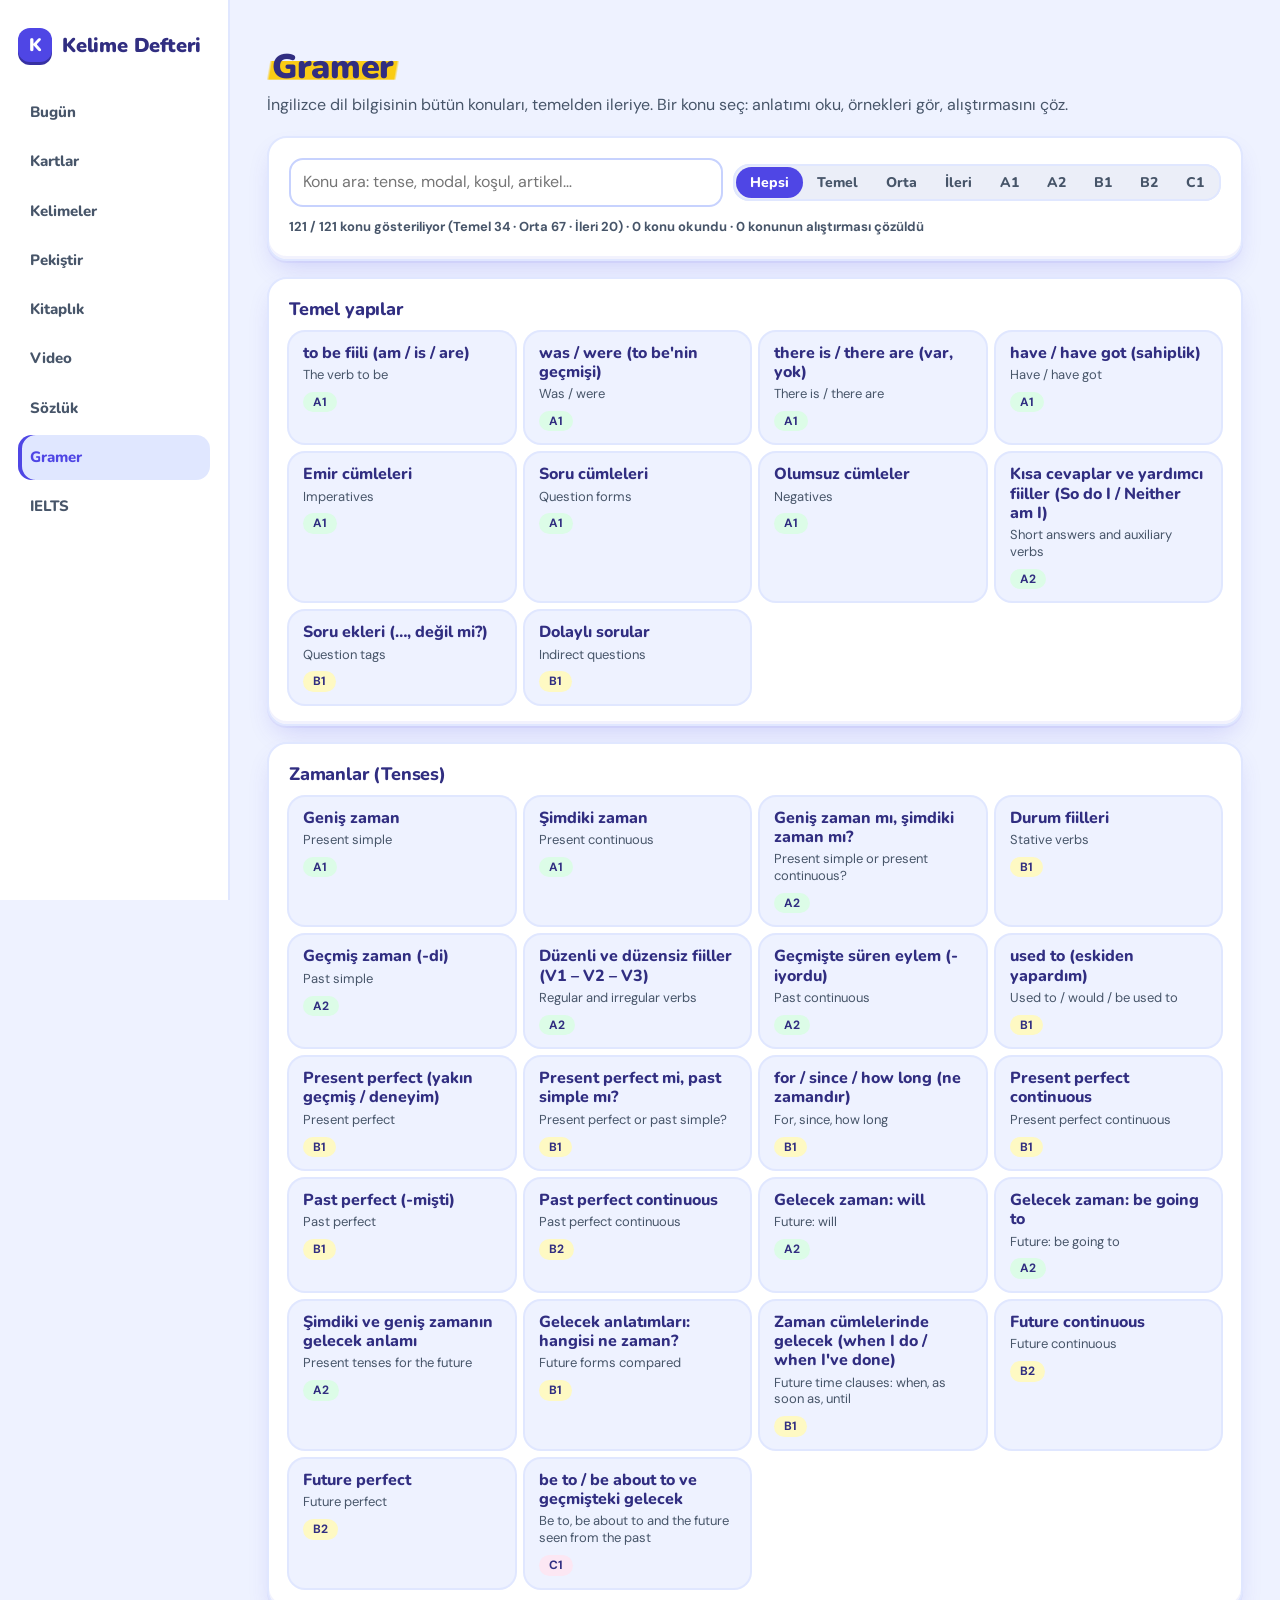
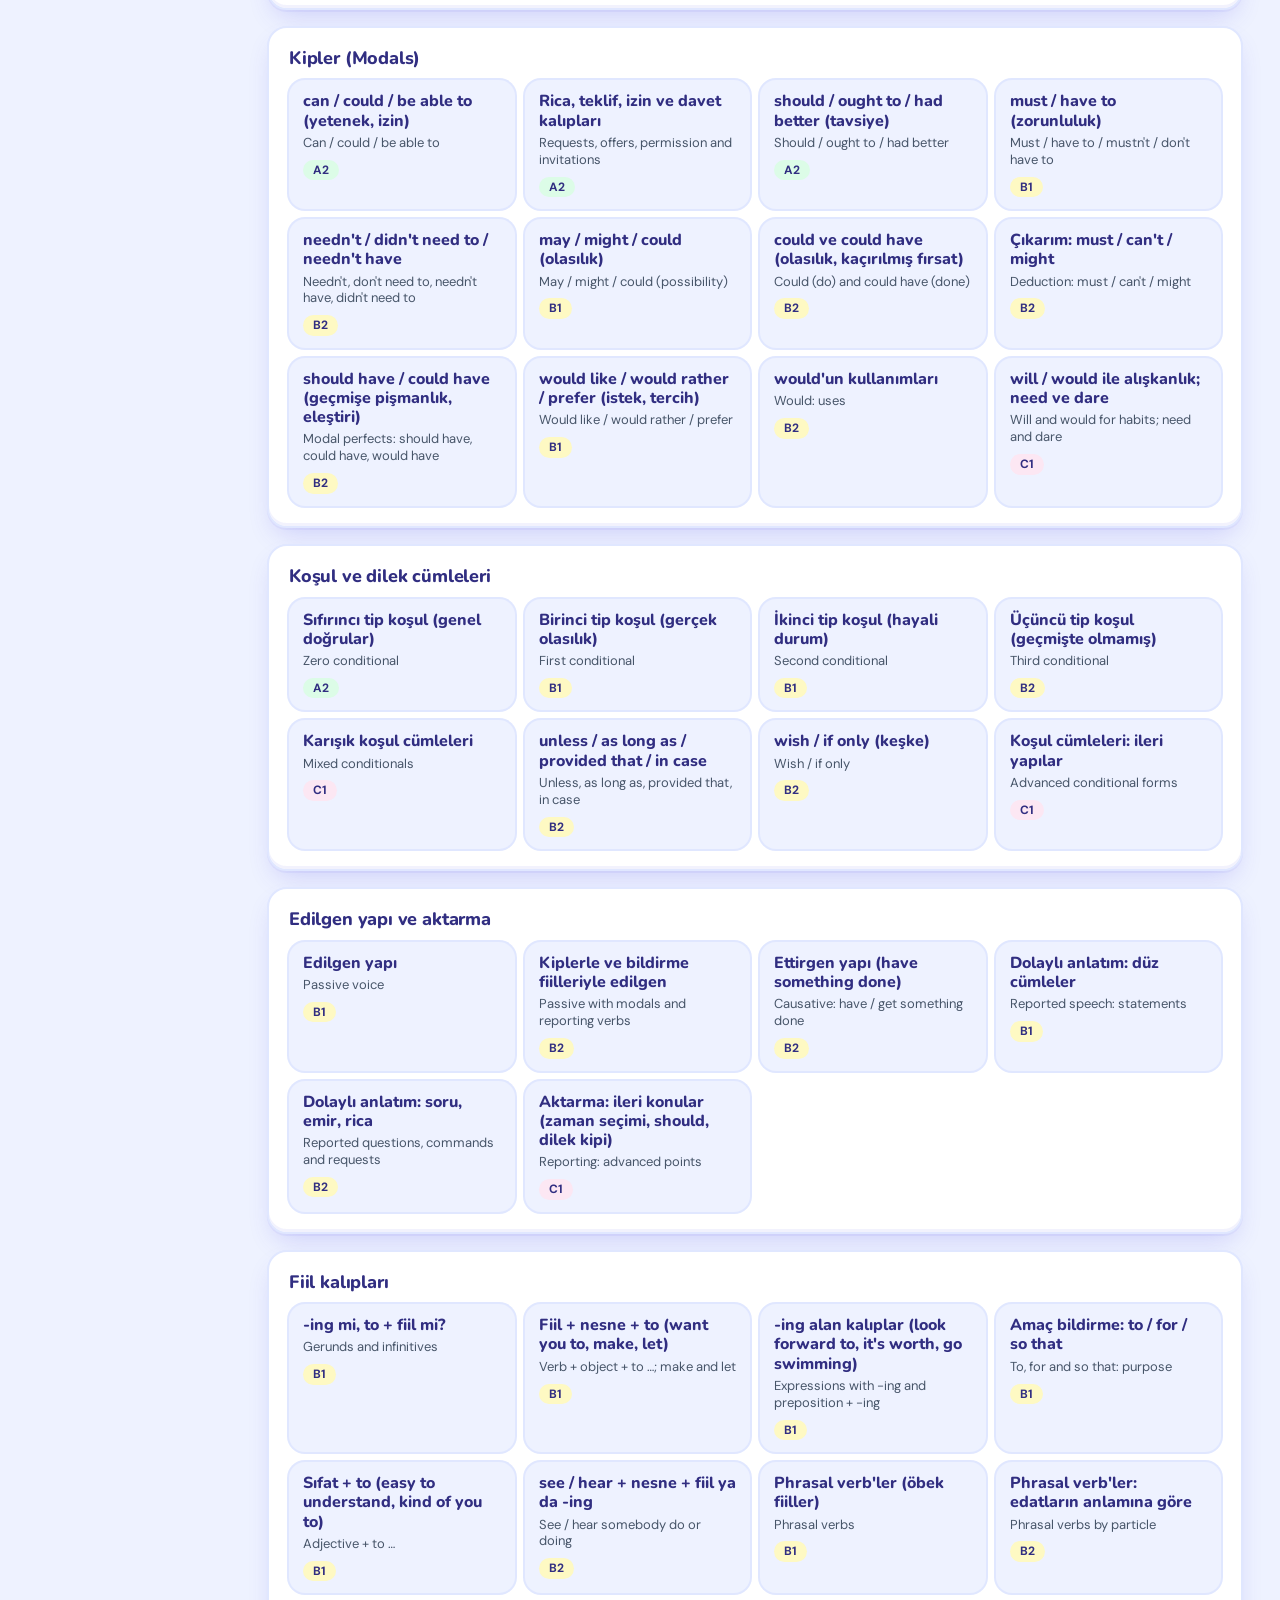
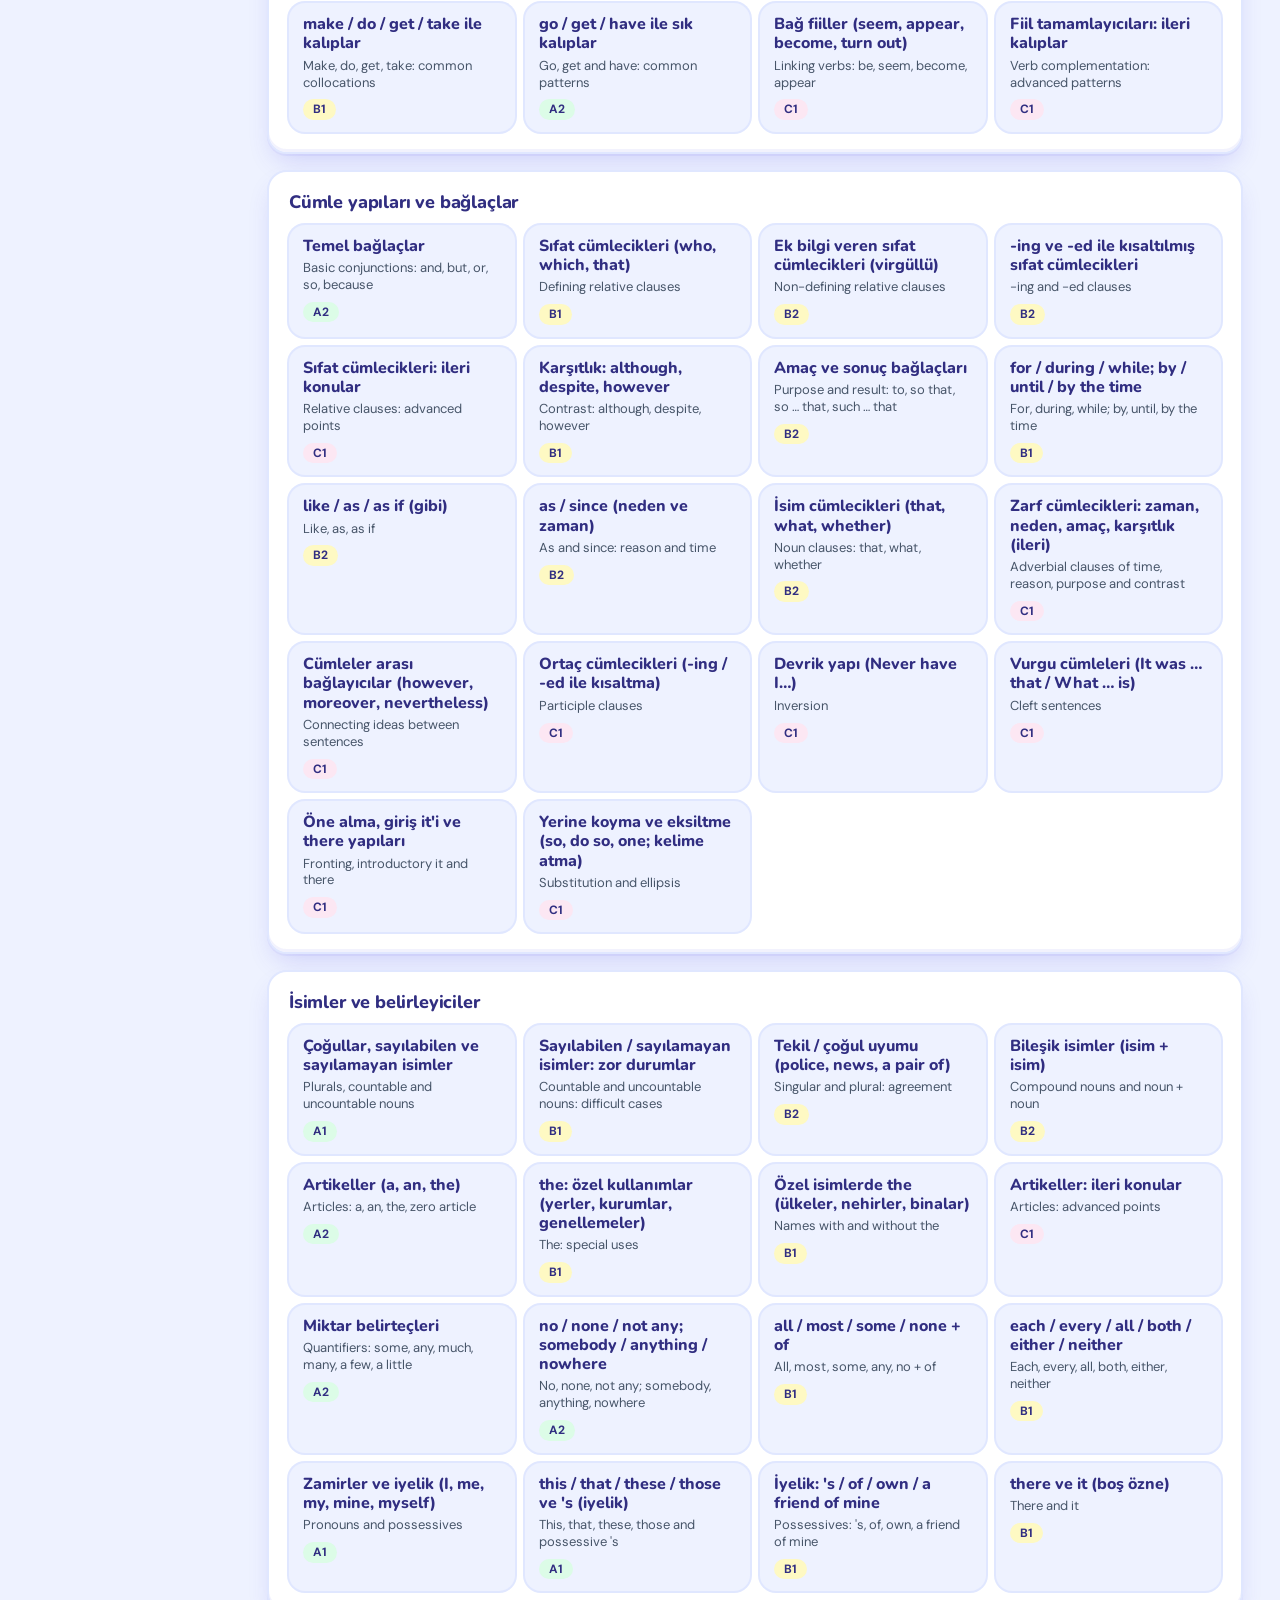
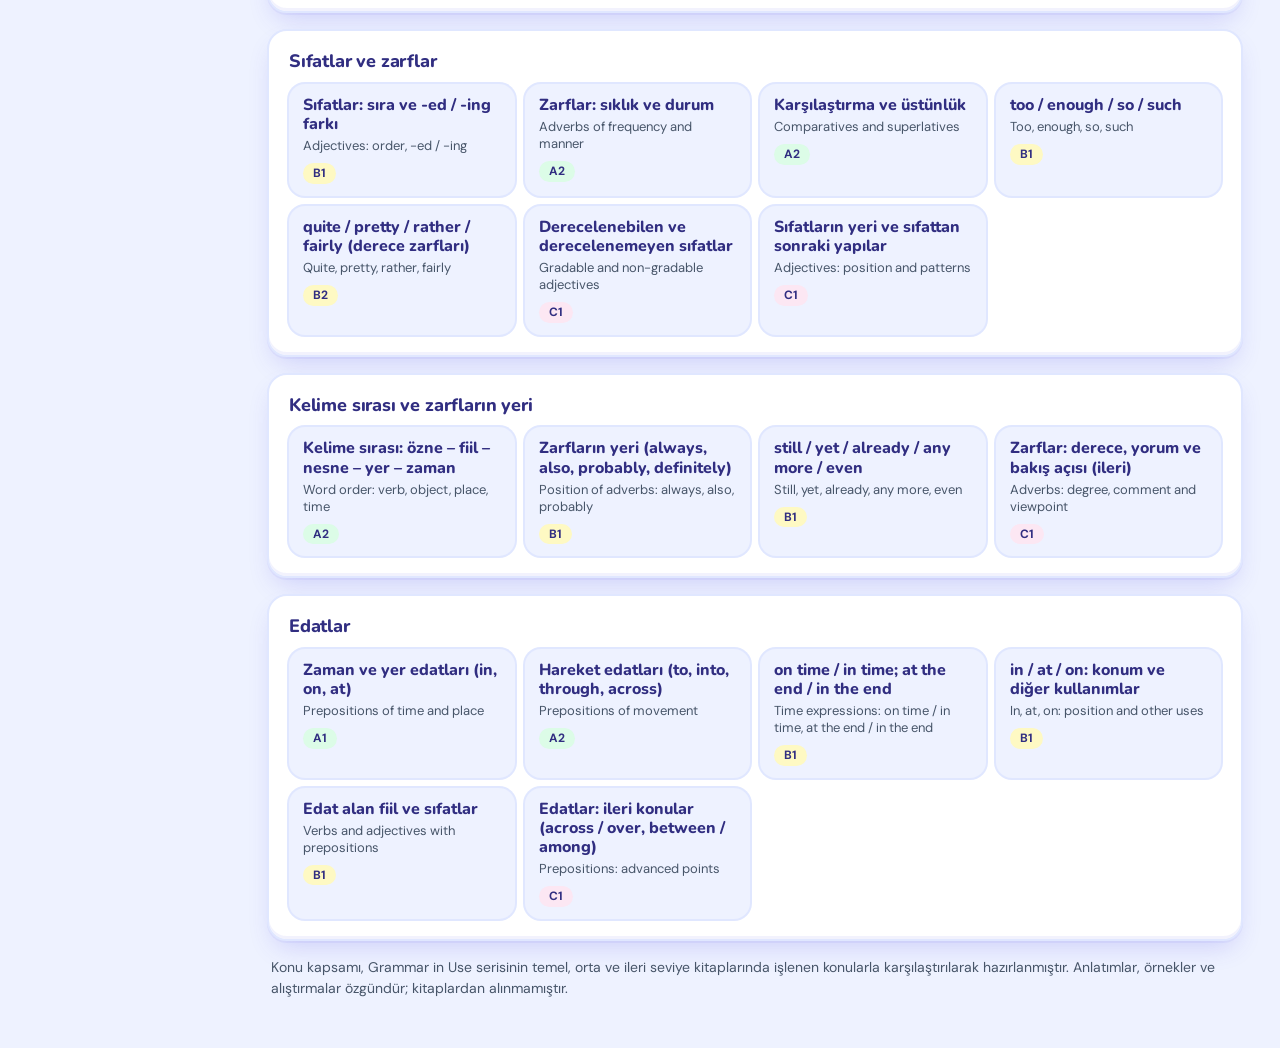
==== commit 304630dc: "Pekiştir: phrasal verb kaynağı ve Gemini denetimi; eski demo bileşenleri kaldırıldı Pekiştir - "Phra" ====
--- a/web/gramer.html
+++ b/web/gramer.html
@@ -24,14 +24,6 @@
             <a href="gramer.html" aria-current="page">Gramer</a>
             <a href="ielts.html">IELTS</a>
         </nav>
-        <label class="course">Kurs:
-            <select id="courseSelect" aria-label="Kurs dili">
-                <option value="en">İngilizce</option>
-                <option value="de">Almanca</option>
-                <option value="fr">Fransızca</option>
-                <option value="es">İspanyolca</option>
-            </select>
-        </label>
     </aside>
 
     <main class="main">
@@ -112,7 +104,6 @@
 
 <script src="js/helpers.js"></script>
 <script src="js/course.js"></script>
-<script src="js/lessons/conditionals.js"></script>
 <script src="js/quiz.js"></script>
 <script src="js/gramer.js"></script>
 </body>
--- a/web/css/style.css
+++ b/web/css/style.css
@@ -46,7 +46,7 @@
 :focus-visible { outline: 3px solid var(--ink); outline-offset: 2px; border-radius: 6px; }
 
 /* Fosforlu kalem: başlıklarda ve öğrenilen kelimelerde */
-mark, .learned .front .word {
+mark {
     color: inherit;
     background: linear-gradient(100deg, transparent 2%, var(--marker) 4%, var(--marker) 96%, transparent 98%) 0 62% / 100% 0.55em no-repeat;
     padding: 0 0.15em;
@@ -70,10 +70,6 @@
     background: var(--primary); color: var(--marker); font-size: 18px;
 }
 
-.course { margin: 0; font-size: 14px; color: var(--ink-soft); }
-.course { display: flex; align-items: center; gap: 6px; }
-.course select { padding: 5px 8px; border: 1px solid var(--rule); border-radius: 8px; background: var(--paper); color: var(--ink); font: 700 14px var(--font-body); cursor: pointer; }
-.course select:focus-visible { outline: 2px solid var(--ink); outline-offset: 1px; }
 
 /* Telefonda menü: alta sabit sekme çubuğu */
 .nav {
@@ -155,50 +151,16 @@
 }
 .chip b { color: var(--ink); }
 
-/* ===== Tablolar ===== */
-.stats { width: 100%; border-collapse: collapse; }
-.stats td { padding: 9px 0; border-bottom: 1px solid var(--rule); }
-.stats tr:last-child td { border-bottom: none; }
-.stats td:first-child { color: var(--ink-soft); padding-right: 12px; }
-.stats td:last-child { text-align: right; font-weight: 700; }
-
-/* ===== Kartlar (function.js üretir) ===== */
-.cards { display: grid; grid-template-columns: repeat(auto-fill, minmax(150px, 1fr)); gap: 16px; }
-.card { aspect-ratio: 5 / 3; perspective: 800px; cursor: pointer; }
-.card-inner { position: relative; width: 100%; height: 100%; transition: transform 0.55s cubic-bezier(.3, .7, .3, 1); transform-style: preserve-3d; }
-.card:hover .card-inner { transform: translateY(-3px); }
-.card.flipped .card-inner { transform: rotateY(180deg); }
-.face {
-    position: absolute; inset: 0;
-    display: flex; flex-direction: column; align-items: center; justify-content: center; gap: 2px;
-    border-radius: 10px;
-    box-shadow: var(--shadow), 0 0 0 1px var(--rule);
-    backface-visibility: hidden;
-}
-.front {
-    padding-top: 22px;   /* yazı kırmızı çizginin altında kalsın */
-    background:
-        linear-gradient(var(--margin), var(--margin)) 0 18px / 100% 2px no-repeat,
-        var(--paper);
-}
-.back {
-    transform: rotateY(180deg);
-    background: repeating-linear-gradient(to bottom, var(--paper) 0 23px, var(--rule) 23px 24px);
-}
-.front .word { font-family: var(--font-display); font-weight: 800; font-size: 22px; }
-.back .word { font-family: var(--font-hand); font-weight: 600; font-size: 32px; }
+/* ===== Küçük etiketler ===== */
 .type { font-size: 13px; color: var(--ink-soft); }
 .status { font-size: 12px; font-weight: 700; color: var(--ok); }
 
-.deck-stats { display: flex; flex-wrap: wrap; gap: 8px; margin-top: 18px; }
-.deck-stats .chip { background: var(--paper); box-shadow: var(--shadow); }
 
 /* ===== Kelimeler ===== */
 .word-list { list-style: none; margin: 0; padding: 0; }
 .word-list li { padding: 10px 0; border-bottom: 1px solid var(--rule); }
 .word-list li:last-child { border-bottom: none; }
 
-.attempts { font-family: var(--font-display); font-weight: 800; font-size: 26px; letter-spacing: 6px; }
 
 /* ===== Formlar ===== */
 .field { display: block; margin-bottom: 10px; }
@@ -224,8 +186,8 @@
 
 .actions { display: flex; align-items: center; justify-content: space-between; gap: 12px; flex-wrap: wrap; margin-bottom: 12px; }
 
-/* advanced.js sonuç satırlarına "ok" / "error" sınıfı verir */
-#addResult, #loadResult, #lookupResult, #videoResult { min-height: 1.55em; }
+/* Sonuç satırları "ok" / "error" sınıfı alır */
+#videoResult { min-height: 1.55em; }
 .ok { color: var(--ok); }
 .error { color: var(--error); }
 
@@ -626,13 +588,12 @@
     /* Dikte modu: solda video + kontrol çubuğu + dikte, sağda maskeli transkript */
     .modes { grid-column: 1 / -1; margin-bottom: 0; }
     /* Dikte modu: transkript gizli, video + dikte ortada tek sütun */
-    .course { margin-top: auto; }
     .main { padding: 12px 32px 48px; width: 100%; }
     .section { padding-top: 36px; }
 }
 
 @media (prefers-reduced-motion: reduce) {
-    .card-inner, button, .line { transition: none; }
+    button, .line { transition: none; }
 }
 
 /* Dikte çubuğundaki seçimler (Hız, Sonda +) kendi satırında durur: telefonda da etiketleri görünsün */
@@ -747,7 +708,7 @@
 .panel h3, .saved-title, .lab summary, .video-notes summary { font-weight: 800; }
 .section > h2 { font-weight: 900; }
 :focus-visible { outline: 3px solid var(--primary); outline-offset: 2px; border-radius: 10px; }
-.course select:focus-visible, input.dictation-slot:focus { outline-color: var(--primary); }
+input.dictation-slot:focus { outline-color: var(--primary); }
 
 /* İskelet */
 .sidebar { border-bottom: 2px solid var(--primary-soft); }
@@ -770,9 +731,6 @@
 .vocab-item.phrasal { box-shadow: 0 0 0 2px #DDD6FE, 0 3px 0 2px #DDD6FE; }
 .v-main { border-radius: 16px 16px 0 0; }
 .study-card { border-radius: 22px; border: 2px solid var(--primary-soft); background: var(--paper); box-shadow: var(--shadow); padding-top: 28px; }
-.face { border-radius: 16px; box-shadow: var(--shadow), 0 0 0 2px var(--primary-soft); }
-.front { background: var(--paper); padding-top: 0; }
-.back { background: var(--primary-soft); }
 .index-card { border-radius: 18px; transform: none; background: var(--primary-soft); box-shadow: var(--shadow), 0 0 0 2px var(--rule); }
 .line, .grammar-example { border-radius: 12px; }
 .line.active { box-shadow: inset 4px 0 0 var(--marker-deep); }
@@ -780,7 +738,6 @@
 
 /* Türkçe anlamlar: el yazısı yerine yuvarlak, okunaklı Nunito */
 .wod-meaning { font-size: 24px; font-weight: 700; color: var(--primary); }
-.back .word { font-size: 22px; font-weight: 800; }
 .study-answer { font-size: clamp(26px, 5vw, 34px); font-weight: 800; color: var(--primary); }
 .v-tr { font-size: 16px; font-weight: 700; line-height: 1.3; color: var(--primary); }
 .shadow-translation, .dictation-translation { font-size: 18px; font-weight: 700; border-radius: 14px; background: var(--primary-soft); }
@@ -798,7 +755,7 @@
     border-color: var(--primary); box-shadow: 0 0 0 4px rgba(79, 70, 229, 0.18);
 }
 .study-deck select, .word-tools select { min-height: 44px; border-width: 2px; border-radius: 14px; }
-.course select, .dictation-speed select, .shadow-speed select { border-width: 2px; border-radius: 10px; }
+.dictation-speed select, .shadow-speed select { border-width: 2px; border-radius: 10px; }
 .check input { accent-color: var(--primary); }
 
 /* Düğmeler: basınca çöken clay düğme */
@@ -1144,7 +1101,13 @@
 .pk-options .ielts-option { font-size: 17px; font-weight: 700; }
 .pk-options .ielts-option.pk-wrong:disabled { color: #FFFFFF; background: var(--error); }
 .pk-slots, .pk-bank { display: flex; flex-wrap: wrap; justify-content: center; gap: 6px; }
-.pk-slots { margin-bottom: 14px; }
+.pk-slots { margin-bottom: 14px; column-gap: 20px; }
+/* Phrasal verb: her kelimenin boş yerleri bir grup; gruplar arasındaki geniş boşluk kelime arasıdır */
+.pk-slot-word { display: flex; flex-wrap: wrap; justify-content: center; gap: 6px; }
+@media (max-width: 720px) {
+    .pk-slots.long .pk-slot-word { gap: 4px; }
+    .pk-slots.long .pk-slot { width: 38px; height: 44px; font-size: 20px; }
+}
 .pk-slot, .pk-tile { width: 44px; height: 48px; padding: 0; border-radius: 12px; font: 800 22px var(--font-display); text-transform: lowercase; }
 .pk-slot { color: var(--ink); background: var(--paper); box-shadow: inset 0 0 0 2px var(--rule); }
 .pk-slot.filled { background: var(--marker-soft); box-shadow: inset 0 0 0 2px var(--marker-deep); }
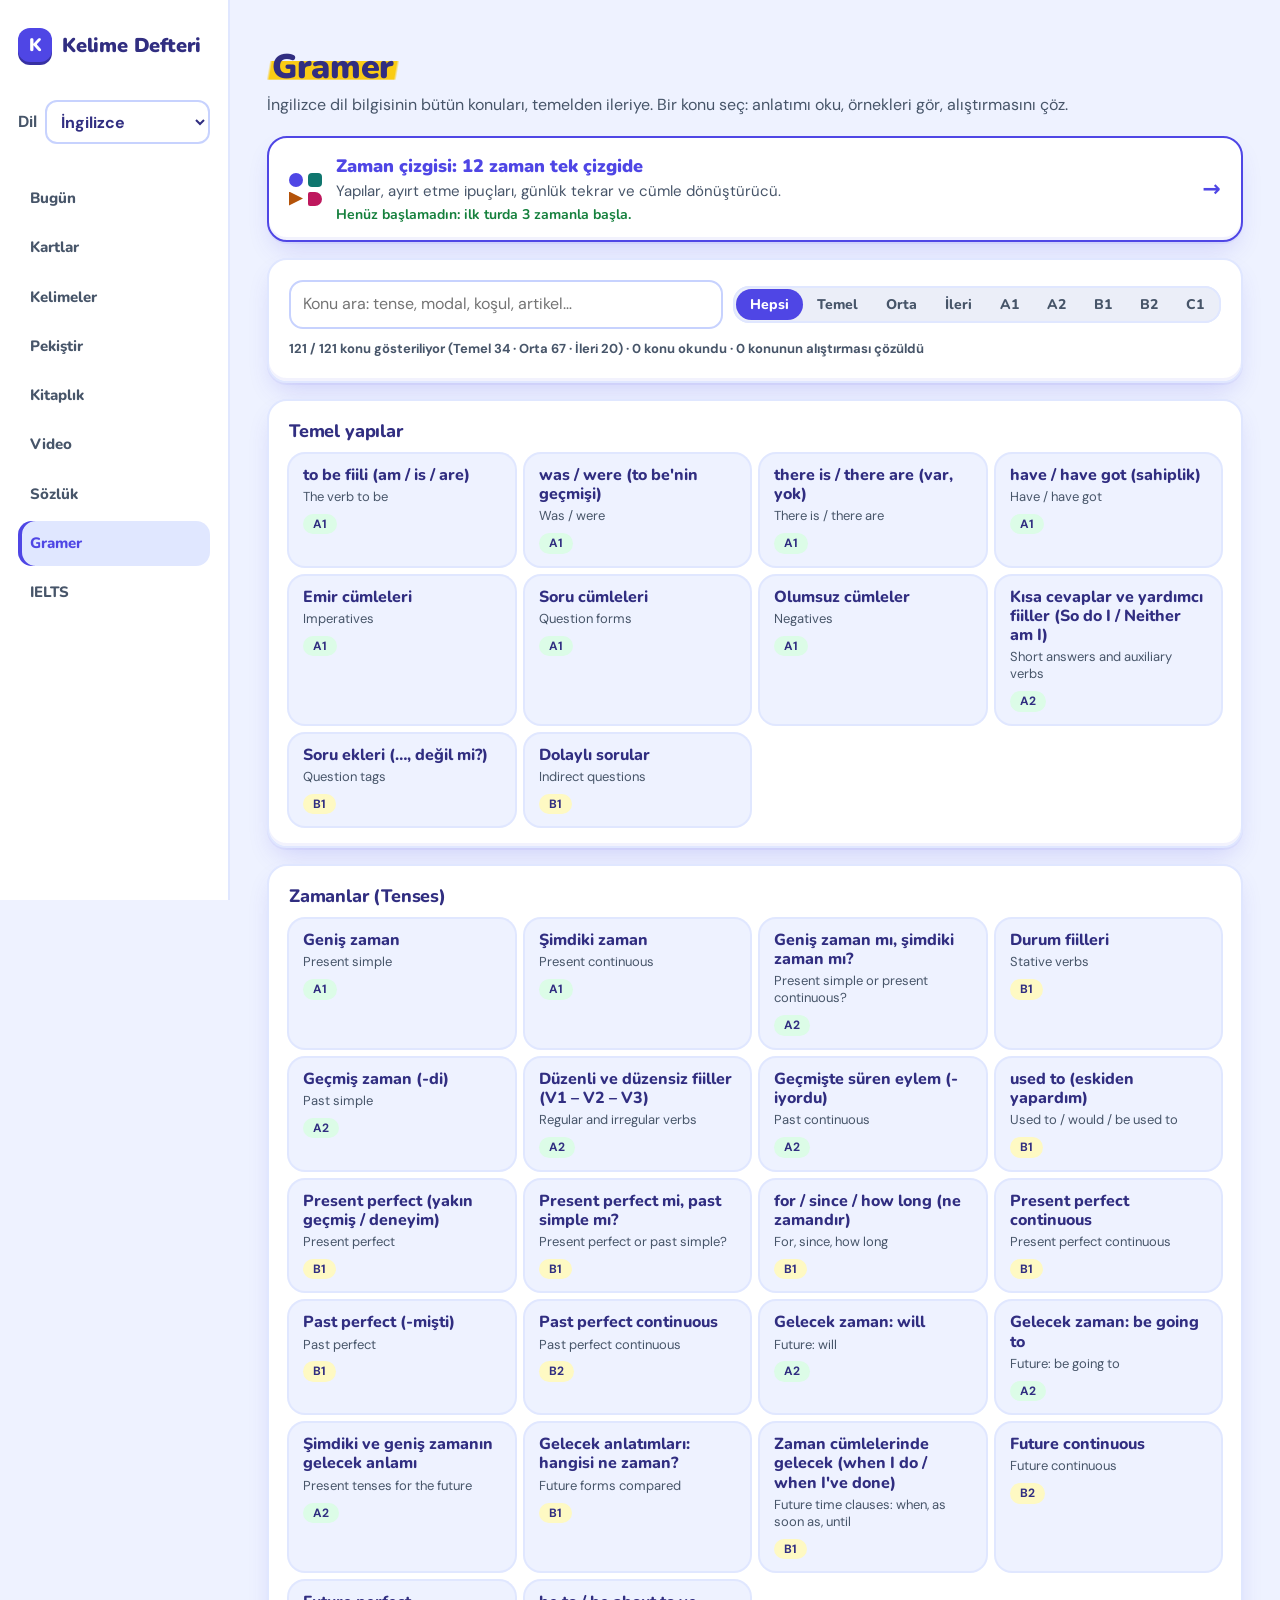
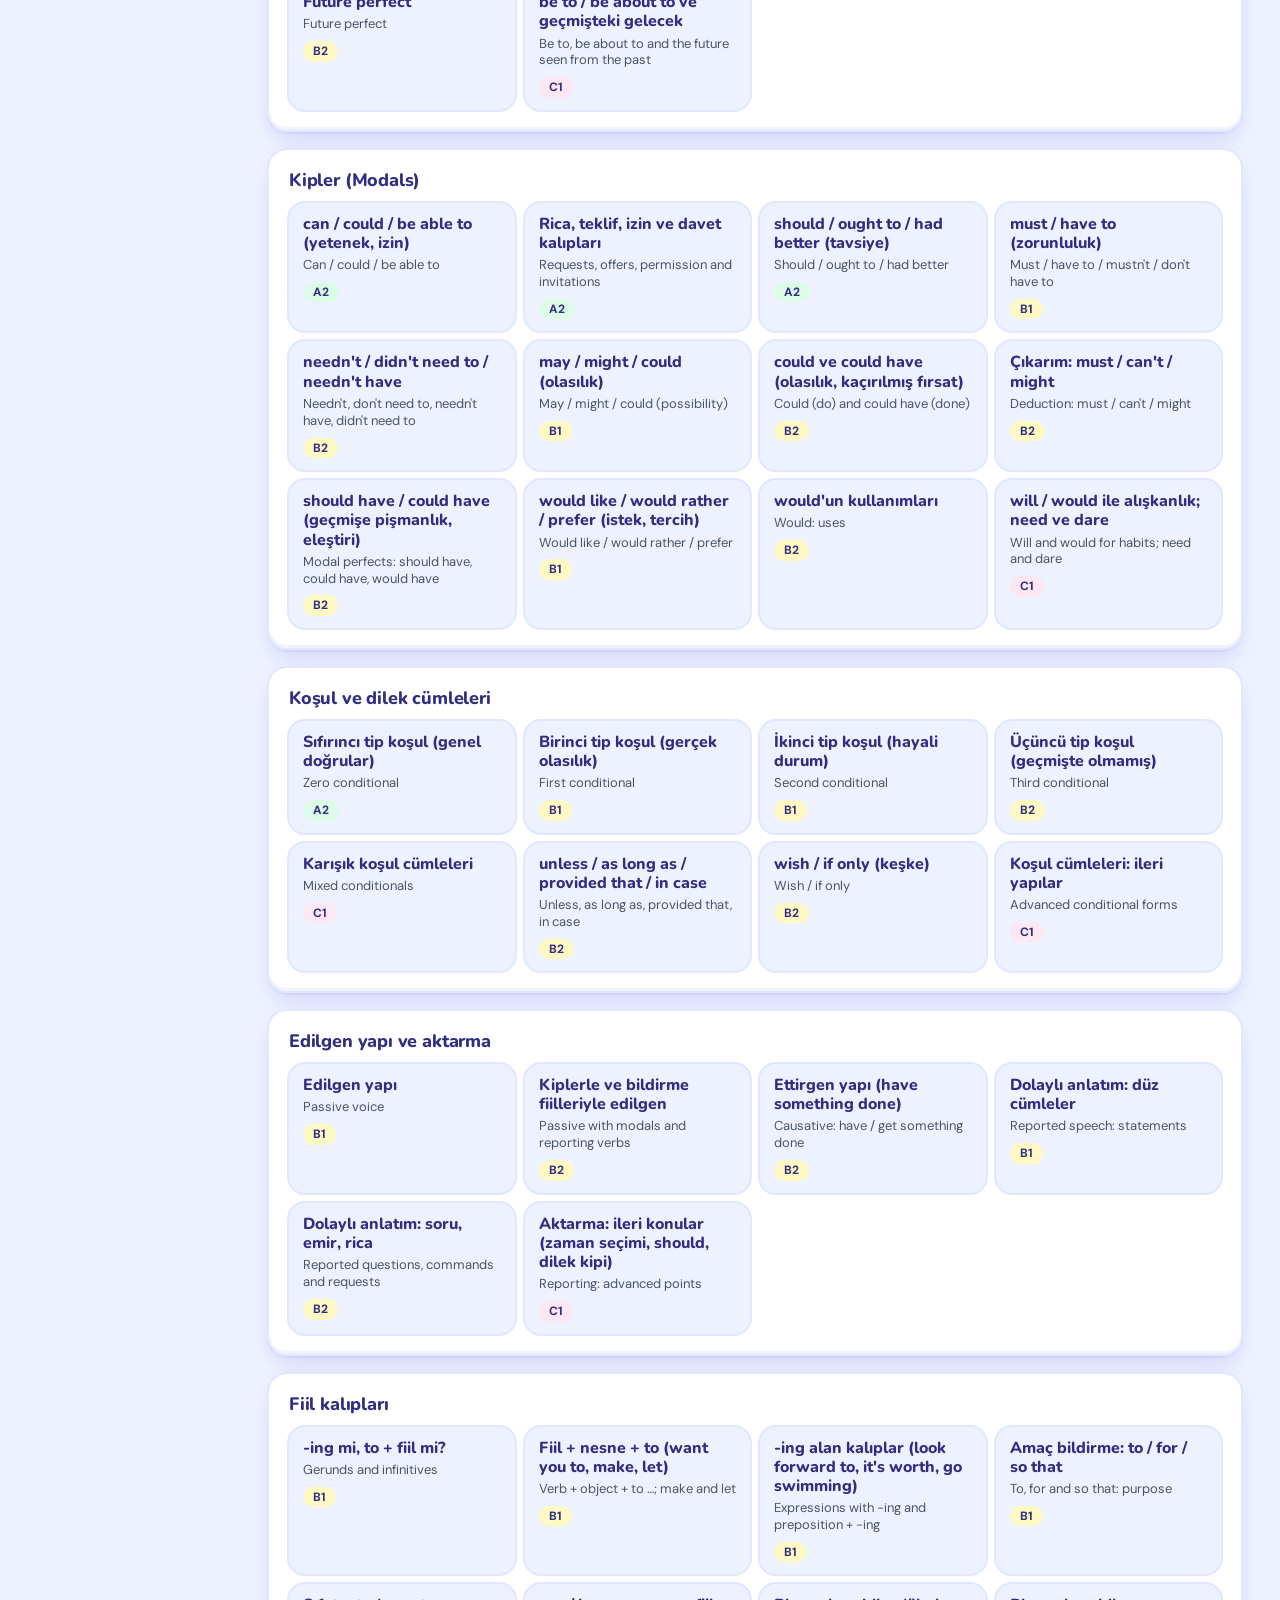
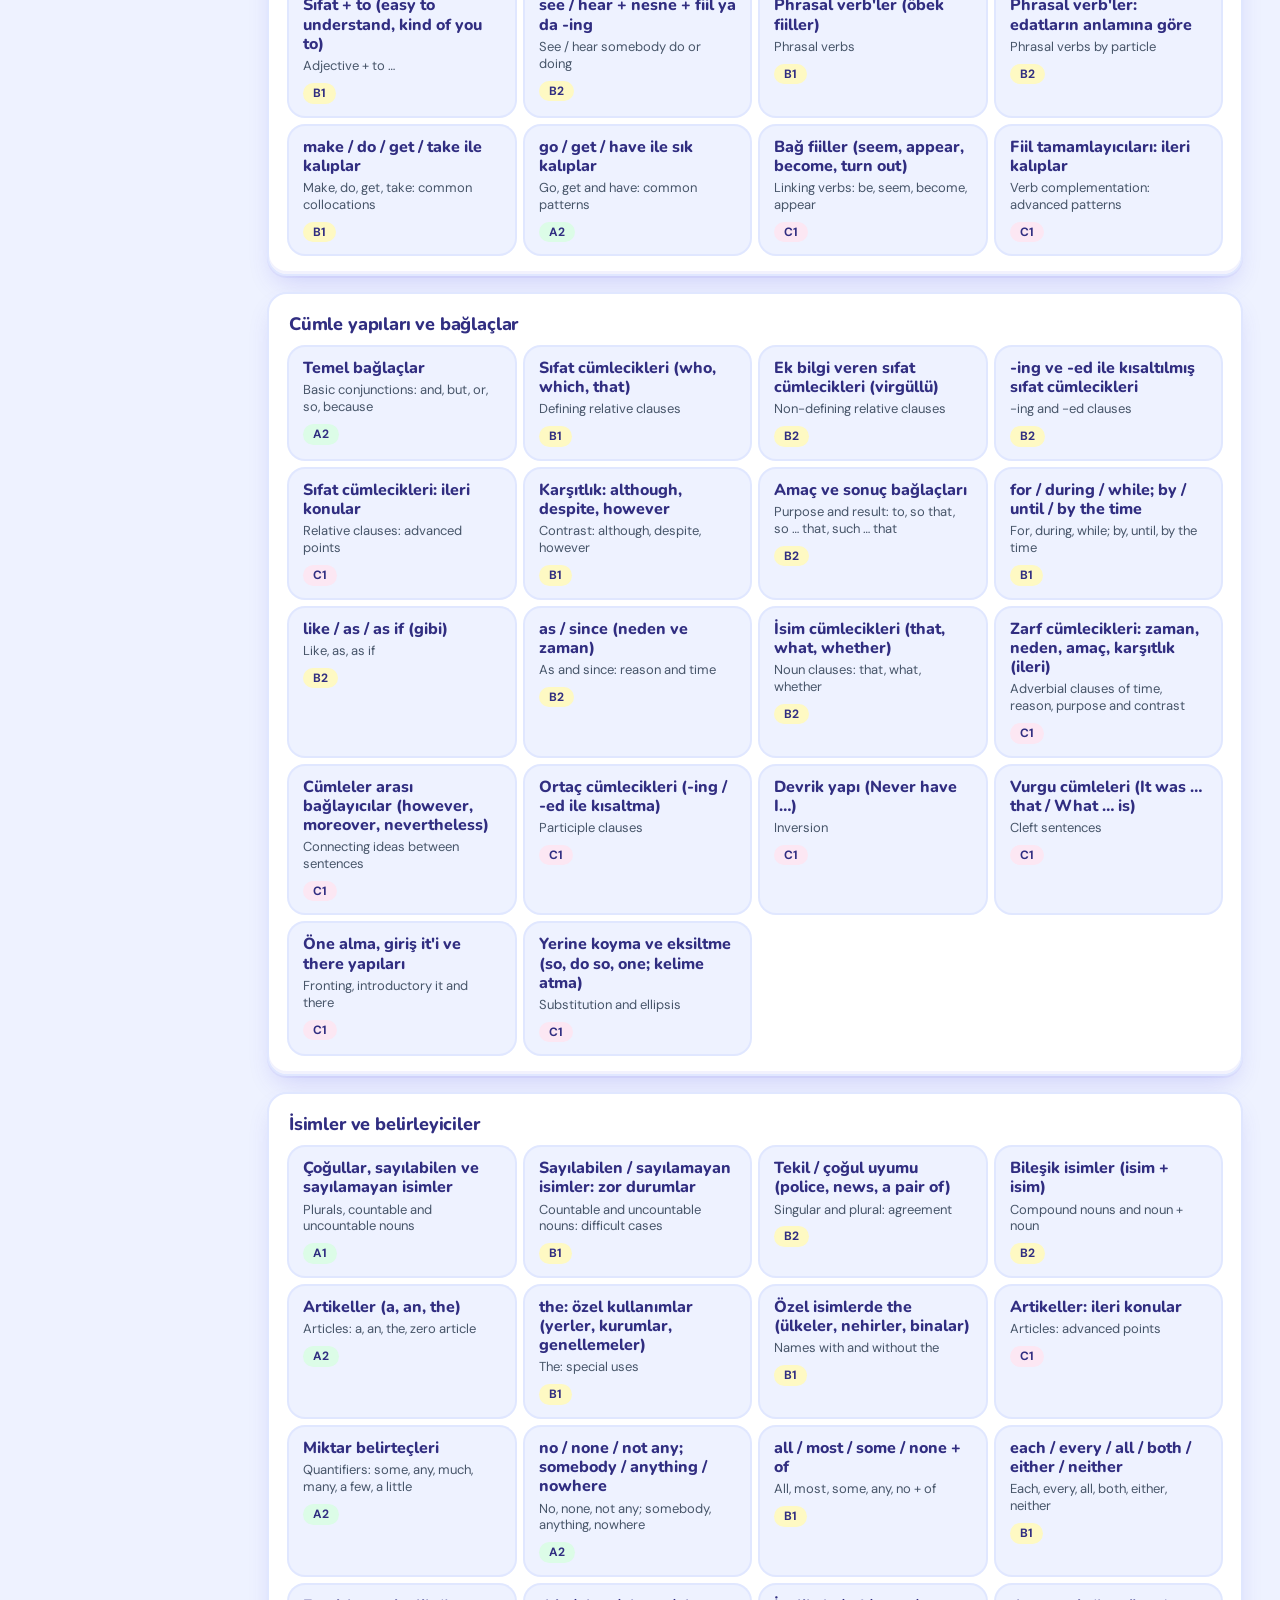
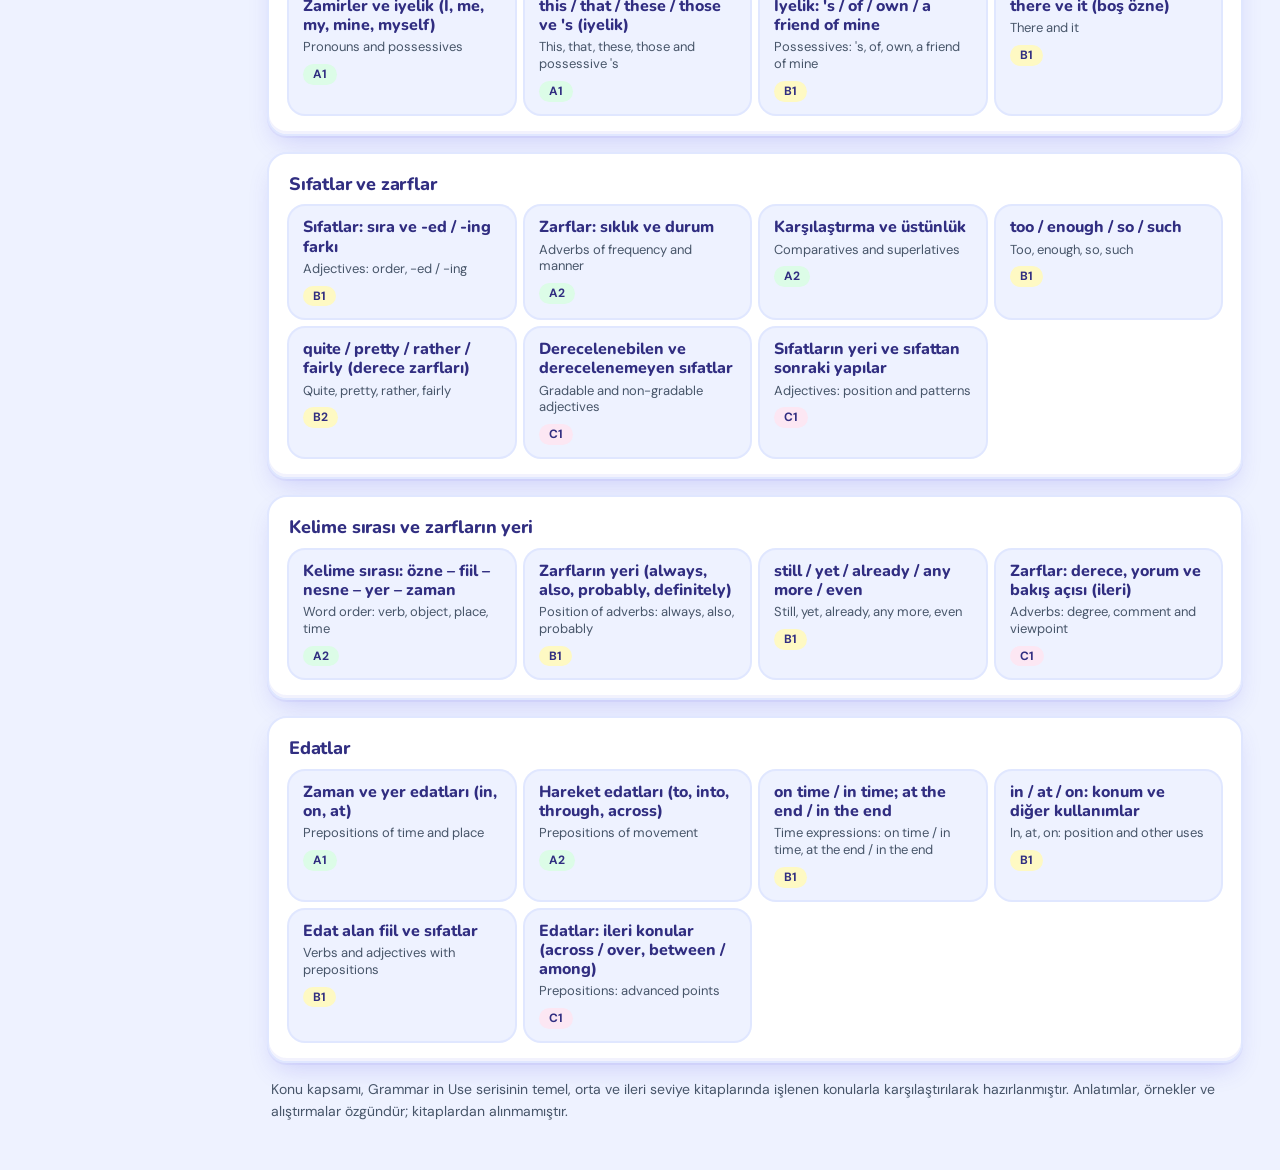
==== commit b63a1e8e: "Gramer: zaman çizgisi, karıştırılan çiftler, günlük tekrar ve cümle dönüştürücü - 12 zaman 3x4 tahta" ====
--- a/web/gramer.html
+++ b/web/gramer.html
@@ -33,6 +33,16 @@
 
             <!-- Konu listesi -->
             <div id="grBrowse">
+                <!-- Zaman çizgisi girişi (yalnızca İngilizce; zamanlar.js gösterir) -->
+                <a class="panel tl-entry" id="tlEntry" href="#zaman-cizgisi" hidden>
+                    <span class="tl-entry-shapes" aria-hidden="true"><i class="tl-simple"></i><i class="tl-continuous"></i><i class="tl-perfect"></i><i class="tl-perfect-continuous"></i></span>
+                    <span class="tl-entry-text">
+                        <span class="tl-entry-title">Zaman çizgisi: 12 zaman tek çizgide</span>
+                        <span class="tl-entry-desc">Yapılar, ayırt etme ipuçları, günlük tekrar ve cümle dönüştürücü.</span>
+                        <span class="tl-entry-due" id="tlEntryDue"></span>
+                    </span>
+                    <span class="tl-entry-go" aria-hidden="true">→</span>
+                </a>
                 <article class="panel">
                     <div class="gr-tools">
                         <input type="text" id="grSearch" placeholder="Konu ara: tense, modal, koşul, artikel…" aria-label="Konu ara" autocomplete="off">
@@ -98,13 +108,60 @@
                     </div>
                 </article>
             </div>
+
+            <!-- Zaman çizgisi (gramer.html#zaman-cizgisi, zamanlar.js) -->
+            <div id="grTimeline" hidden>
+                <div class="gr-nav">
+                    <button type="button" class="mini" id="tlBack">← Konulara dön</button>
+                </div>
+
+                <article class="panel">
+                    <h3>Zaman çizgisi</h3>
+                    <p class="section-hint">Sütunlar zamanı (geçmiş, şimdi, gelecek), satırlar görünüşü gösterir. Her görünüşün bir şekli var: nokta, dalga, ok, dalgalı ok. Bir zamana dokun: kalıbı, kullanımı ve karıştırıldığı zamanlar açılır.</p>
+                    <div class="tl-board" id="tlBoard" role="group" aria-label="Zamanlar"></div>
+                    <div class="tl-detail" id="tlDetail" hidden></div>
+                </article>
+
+                <article class="panel" id="tlPractice">
+                    <h3>Günlük tekrar</h3>
+                    <p class="transcript-hint" id="tlPracticeStatus"></p>
+                    <div id="tlPracticeArea"></div>
+                    <p class="lab-note">Her zaman bir kutuda durur: doğru bildikçe tekrar aralığı uzar (1, 3, 7, 14, 30 gün), yanlışta başa döner. Günde en çok 3 yeni zaman gelir; sorular karışık sorulur ki zamanları birbirinden ayırmayı öğren.</p>
+                </article>
+
+                <article class="panel" id="tlConvert">
+                    <h3>Cümle dönüştürücü</h3>
+                    <p class="section-hint">Bir İngilizce cümle yaz; on iki zamandaki hâllerini gör. Basit cümleler kurallarla anında çevrilir, kuralların çözemediğini Gemini dönüştürür.</p>
+                    <form class="tl-convert-form" id="tlConvertForm">
+                        <input type="text" id="tlSentence" maxlength="200" placeholder="Ör. She drinks coffee every morning." aria-label="İngilizce cümle" autocomplete="off" spellcheck="false">
+                        <button type="submit" id="tlConvertGo">Dönüştür</button>
+                    </form>
+                    <p class="tl-samples" id="tlSamples"><span class="lab-note">Örnek:</span></p>
+                    <p class="transcript-hint" id="tlConvertStatus"></p>
+                    <div class="tl-convert-tools">
+                        <div class="segmented" id="tlPolarity" role="group" aria-label="Cümle türü" hidden>
+                            <button type="button" data-polarity="pos" aria-pressed="true">Olumlu</button>
+                            <button type="button" data-polarity="neg" aria-pressed="false">Olumsuz</button>
+                            <button type="button" data-polarity="q" aria-pressed="false">Soru</button>
+                        </div>
+                        <button type="button" class="mini" id="tlTranslate" hidden>Türkçesini göster</button>
+                    </div>
+                    <ul class="ielts-list tl-notes" id="tlConvertNotes"></ul>
+                    <ul class="tl-conv-list" id="tlConvertRows"></ul>
+                    <div class="tl-convert-ai" id="tlConvertAi" hidden></div>
+                    <p class="lab-note tl-legend"><span class="tl-r-aux">yardımcı fiil</span> · <span class="tl-r-verb">fiil</span><span class="tl-r-suf">-ek</span> · <span class="tl-r-irr">düzensiz biçim</span> · <span class="tl-r-neg">not</span></p>
+                </article>
+            </div>
         </section>
     </main>
 </div>
 
 <script src="js/helpers.js"></script>
+<script src="js/lang.js"></script>
 <script src="js/course.js"></script>
+<script src="js/store.js"></script>
 <script src="js/quiz.js"></script>
 <script src="js/gramer.js"></script>
+<script src="js/zamanlar.js"></script>
 </body>
 </html>
--- a/web/css/style.css
+++ b/web/css/style.css
@@ -380,7 +380,7 @@
 }
 .level-chip b { font-weight: 400; color: var(--ink-soft); margin-left: 2px; }
 .level-chip[aria-pressed="true"] { color: var(--paper); background: var(--primary); }
-.level-chip[aria-pressed="true"] b { color: var(--marker); }
+.level-chip[aria-pressed="true"] b { color: var(--marker-soft); }  /* koyu mavi üstünde sarı yazı 4.5:1'in altında kalıyordu */
 .level-chip.phrasal { box-shadow: inset 0 0 0 1.5px var(--margin); }
 .level-chip.phrasal[aria-pressed="true"] { background: var(--margin); box-shadow: none; }
 .level-chip.phrasal[aria-pressed="true"] b { color: var(--paper); }
@@ -453,6 +453,8 @@
     max-width: 100%; padding: 8px 10px; border: 1.5px solid var(--rule); border-radius: 10px;
     background: var(--paper); color: var(--ink); font: 400 15px var(--font-body); cursor: pointer;
 }
+/* Seçim etiketin kalan genişliğine sığsın: max-width: 100% etiketin tamamını alıyor, telefonda panelden taşıyordu */
+.study-deck select { flex: 1 1 auto; min-width: 0; }
 #studyArea { max-width: 680px; margin: 0 auto; }
 .study-counter { font-size: 14px; font-weight: 700; color: var(--ink-soft); font-variant-numeric: tabular-nums; }
 .study-card {
@@ -480,6 +482,7 @@
 .study-actions.rating { display: grid; grid-template-columns: repeat(4, minmax(0, 1fr)); gap: 8px; }
 .study-actions .rate { min-width: 0; display: flex; flex-direction: column; align-items: center; gap: 1px; padding: 9px 4px; }
 .rate-when { font-size: 12px; font-weight: 400; opacity: 0.85; }
+@media (max-width: 400px) { .study-actions .rate { font-size: 14px; } }  /* "Bilmedim" dar telefonda kenarlara değmesin */
 .rate.again { background: var(--error); }
 .rate.hard { background: #A8650F; }
 .rate.good { background: var(--ok); }
@@ -566,7 +569,8 @@
 }
 
 @media (min-width: 960px) {
-    .app { display: grid; grid-template-columns: 230px 1fr; }
+    /* minmax(0, 1fr): geniş bir iç öğe (IELTS sekme şeridi gibi) sütunu ekrandan taşırmasın */
+    .app { display: grid; grid-template-columns: 230px minmax(0, 1fr); }
     .sidebar {
         position: sticky; top: 0; height: 100vh;
         flex-direction: column; align-items: stretch; justify-content: flex-start; gap: 28px;
@@ -805,6 +809,10 @@
 @media (pointer: coarse) {
     button.mini, a.mini, .level-chip, .v-save button, .bulk-save button, .segmented button { min-height: 40px; }
     a.mini { display: inline-flex; align-items: center; }
+    /* Video çubuklarındaki seçimler, IELTS sekmeleri ve açılır başlıklar da (UI testi, 20 Kasım 2026) */
+    .shadow-speed select, .dictation-speed select, .ielts-tabs button, .modes .mode { min-height: 40px; }
+    .lab summary, .video-notes summary { padding: 8px 0; }
+    .saved-video-words a { display: inline-flex; align-items: center; min-height: 40px; padding: 0 14px; }
 }
 
 @media (min-width: 960px) {
@@ -1125,4 +1133,269 @@
 }
 .pk-topic { display: flex; align-items: center; flex-wrap: wrap; gap: 8px; margin-bottom: 10px; font-weight: 700; }
 .pk-topic[hidden] { display: none; }
-.pk-topic select { min-height: 44px; max-width: 100%; flex: 1 1 220px; }
+.pk-topic select {
+    min-height: 44px; max-width: 100%; flex: 1 1 220px; padding: 8px 10px;
+    border: 2px solid var(--rule); border-radius: 14px; background: var(--paper); color: var(--ink);
+    font: 400 15px var(--font-body); cursor: pointer;
+}
+.pk-topic select:focus { border-color: var(--primary); outline: none; box-shadow: 0 0 0 4px rgba(79, 70, 229, 0.18); }
+/* İşaret kutuları marka rengini alsın (dikte "Otomatik tekrar", IPA, "Kartlara da ekle"…) */
+input[type="checkbox"] { accent-color: var(--primary); }
+
+/* Dil seçimi (lang.js; yalnızca birden çok dil varken görünür) */
+.lang-picker { display: flex; align-items: center; gap: 8px; margin: 10px 0 4px; font-weight: 700; color: var(--ink-soft); }
+.lang-picker select { min-height: 44px; flex: 1 1 auto; border-radius: 12px; border: 2px solid var(--rule); background: var(--paper); color: var(--ink); font: inherit; padding: 0 10px; }
+@media (max-width: 959px) { .lang-picker { margin: 0 0 0 auto; } .lang-picker span { display: none; } .lang-picker select { min-height: 40px; } }
+
+/* Seçili dilde olmayan bölümlerin menü bağlantıları (lang.js langGatePage): .nav a kuralının display'ini ezer */
+.nav a[hidden] { display: none; }
+.lang-missing button { margin-top: 12px; }
+
+/* Eş anlamlılar paneli (synonyms.js): Kartlar, Kelimeler, Sözlük */
+.syn-toggle { margin-top: 10px; }
+.syn-toggle[aria-expanded="true"] { background: var(--primary-soft); }
+.syn-panel { margin-top: 10px; padding: 14px 18px; border-radius: 16px; background: var(--ground); text-align: left; }
+.saved-row .syn-panel { flex-basis: 100%; margin: 4px 0 4px 16px; border-left: 3px solid var(--rule); }  /* satırın altında, kelimeden içeride */
+@media (max-width: 720px) { .saved-row .syn-panel { margin-left: 6px; padding: 12px 14px; } }
+.syn-status { margin: 0; color: var(--ink-soft); }
+.syn-status.error { color: var(--error); }
+.syn-status .mini { margin-left: 6px; }
+.syn-sense + .syn-sense { margin-top: 12px; padding-top: 10px; border-top: 1.5px solid var(--rule); }
+.syn-sense.current .syn-sense-title { color: var(--primary-deep); }
+.syn-sense-title { display: flex; align-items: center; flex-wrap: wrap; gap: 6px; margin: 0 0 6px; font-weight: 700; color: var(--ink); }
+.syn-sense-title .chip { padding: 1px 8px; font-size: 12px; }
+.syn-list { list-style: none; margin: 0; padding: 0; display: grid; gap: 8px; }
+/* .syn-list ile: Kelimeler'deki genel .word-list li kuralı (padding: 10px 0, alt çizgi) iç boşluğu ezmesin */
+.syn-list .syn-item { padding: 12px 16px; border: 0; border-radius: 12px; background: var(--paper); }
+.syn-head { display: flex; align-items: baseline; flex-wrap: wrap; gap: 4px 8px; }
+.syn-word { font: 800 18px var(--font-display); color: var(--ink); }
+.syn-art { font: 700 16px var(--font-display); color: var(--ink-soft); margin-right: -4px; }  /* Almanca artikel: der Tisch */
+.syn-tr { color: var(--ink); }
+.syn-note { margin: 4px 0 0; font-size: 14px; color: var(--ink-soft); }
+.syn-example { margin: 6px 0 0; font-style: italic; color: var(--ink); }
+.syn-example mark { background: var(--marker); color: inherit; padding: 0 2px; border-radius: 4px; font-style: normal; }
+.syn-example-tr { margin: 2px 0 0; font-size: 14px; color: var(--ink-soft); }
+.syn-actions { display: flex; flex-wrap: wrap; gap: 6px; margin-top: 8px; }
+.syn-actions a.mini { text-decoration: none; }
+.syn-credit { margin: 10px 0 0; font-size: 12px; color: var(--ink-soft); }
+.dict-syn { margin-top: 16px; }
+.dict-syn #dictSynLoad[hidden] { display: none; }
+
+/* Hoparlör simgesi: 🔊 emojisi Windows'ta soluk gri çiziliyor ve düğme devre dışıymış gibi görünüyordu.
+   SVG maske, rengini düğmenin yazı renginden alır. Kullanım: class="mini ico-speaker" (yalnız simge için metni boş bırak, aria-label ver). */
+.ico-speaker::before {
+    content: ""; display: inline-block; flex: none; width: 1.1em; height: 1.1em; margin-right: 0.35em; vertical-align: -0.18em;
+    background: currentColor;
+    -webkit-mask: url("data:image/svg+xml,%3Csvg xmlns='http://www.w3.org/2000/svg' viewBox='0 0 24 24' fill='none' stroke='black' stroke-width='2.2' stroke-linecap='round' stroke-linejoin='round'%3E%3Cpath d='M11 5 6 9H3v6h3l5 4z' fill='black'/%3E%3Cpath d='M15.5 8.5a5 5 0 0 1 0 7'/%3E%3Cpath d='M18.5 5.5a9 9 0 0 1 0 13'/%3E%3C/svg%3E") center / contain no-repeat;
+    mask: url("data:image/svg+xml,%3Csvg xmlns='http://www.w3.org/2000/svg' viewBox='0 0 24 24' fill='none' stroke='black' stroke-width='2.2' stroke-linecap='round' stroke-linejoin='round'%3E%3Cpath d='M11 5 6 9H3v6h3l5 4z' fill='black'/%3E%3Cpath d='M15.5 8.5a5 5 0 0 1 0 7'/%3E%3Cpath d='M18.5 5.5a9 9 0 0 1 0 13'/%3E%3C/svg%3E") center / contain no-repeat;
+}
+.ico-speaker:empty::before { margin-right: 0; }
+
+/* ===== Şarkı: Spotify oynatıcısı ve söz seçimi (video.js, spotify-player.js) ===== */
+.song-box[hidden], .song-head[hidden], .song-cover[hidden], .spotify-embed[hidden], #songOtherLyrics[hidden],
+.song-choices[hidden], .dictation-speed[hidden], .shadow-speed[hidden] { display: none; }
+.song-box { padding: 10px 12px; border-radius: 18px; border: 2px solid var(--primary-soft); background: var(--paper); box-shadow: var(--shadow); }
+.song-head { display: flex; align-items: center; gap: 10px; min-height: 44px; margin-bottom: 8px; }
+.song-cover { flex: none; width: 44px; height: 44px; border-radius: 10px; object-fit: cover; background: var(--muted); }
+.song-title { margin: 0; min-width: 0; font: 800 17px/1.25 var(--font-display); color: var(--ink); overflow-wrap: anywhere; }
+.spotify-player { border-radius: 12px; overflow: hidden; }
+.spotify-embed iframe { display: block; width: 100%; border: 0; border-radius: 12px; }
+.song-foot { display: flex; align-items: center; justify-content: space-between; flex-wrap: wrap; gap: 6px 12px; margin-top: 8px; }
+.song-note { flex: 1 1 220px; margin: 0; font-size: 13px; color: var(--ink-soft); border-radius: 10px; transition: background 0.2s ease-out, padding 0.2s ease-out; }
+.song-note:empty { display: none; }
+.song-note.preview { color: var(--ink); font-weight: 700; }
+.song-note.attention { padding: 6px 10px; background: var(--marker-soft); box-shadow: inset 3px 0 0 var(--marker-deep); }
+/* Durum satırında ikinci satır: şarkı seçili dilde görünmüyor */
+.status-warn { display: block; margin-top: 4px; font-weight: 700; color: var(--error); }
+
+/* Birden çok söz bulununca: link kutusunun altında aday listesi */
+.song-choices { margin-top: 12px; padding: 12px; border-radius: 16px; border: 2px solid var(--primary-soft); background: var(--ground); }
+.video-form .song-choices-head { margin: 0 0 8px; font-weight: 700; color: var(--ink); }
+.song-choice-list { display: grid; gap: 8px; margin-bottom: 10px; }
+.video-form .song-choice {
+    display: flex; align-items: center; justify-content: space-between; gap: 8px;
+    width: 100%; min-height: 44px; padding: 10px 14px; text-align: left;
+    font: 700 15px var(--font-body); color: var(--ink); background: var(--paper);
+    box-shadow: 0 0 0 2px var(--primary-soft), 0 4px 0 var(--rule);
+}
+.video-form .song-choice:hover { box-shadow: 0 0 0 2px var(--secondary), 0 4px 0 var(--rule); }
+.video-form .song-choice:active { transform: translateY(3px); box-shadow: 0 0 0 2px var(--primary-soft), 0 1px 0 var(--rule); }
+.video-form .song-choice[aria-current="true"] { box-shadow: 0 0 0 2px var(--primary), 0 4px 0 var(--primary-deep); }
+.song-choice-label { min-width: 0; overflow-wrap: anywhere; }
+.song-choice-current { flex: none; padding: 2px 8px; border-radius: 999px; font-size: 12px; color: var(--paper); background: var(--primary); }
+
+/* ===== Zaman çizgisi (gramer.html#zaman-cizgisi, zamanlar.js) =====
+   Her görünüşün sabit rengi ve şekli var: simple nokta, continuous dalga, perfect ok, perfect continuous dalgalı ok.
+   Renkler beyaz üstünde en az 4.5:1 (yazı olarak da kullanılır). */
+:root {
+    --aspect-simple: #4F46E5;
+    --aspect-continuous: #0F766E;
+    --aspect-perfect: #B45309;
+    --aspect-perfect-continuous: #BE185D;
+}
+.tl-simple { --aspect: var(--aspect-simple); --aspect-soft: #E0E7FF; }
+.tl-continuous { --aspect: var(--aspect-continuous); --aspect-soft: #CCFBF1; }
+.tl-perfect { --aspect: var(--aspect-perfect); --aspect-soft: #FEF3C7; }
+.tl-perfect-continuous { --aspect: var(--aspect-perfect-continuous); --aspect-soft: #FCE7F3; }
+#grTimeline[hidden], .tl-detail[hidden], .tl-entry[hidden], #tlPolarity[hidden], #tlTranslate[hidden], .tl-convert-ai[hidden] { display: none; }
+#grTimeline > .panel { margin-top: 16px; }
+
+/* Şekiller (SVG) */
+.tl-diagram { display: block; width: 100%; height: auto; overflow: visible; }
+.tl-diagram .tl-axis { stroke: var(--rule); stroke-width: 2; }
+.tl-diagram .tl-axis-head { fill: var(--rule); }
+.tl-diagram .tl-now { stroke: var(--ink); stroke-width: 2; stroke-dasharray: 3 3; }
+.tl-diagram .tl-ref { stroke: var(--ink-soft); stroke-width: 1.5; }
+.tl-diagram .tl-mark { fill: var(--aspect); }
+.tl-diagram .tl-line { fill: none; stroke: var(--aspect); stroke-width: 3.5; stroke-linecap: round; stroke-linejoin: round; }
+.tl-diagram .tl-label { font: 700 11px var(--font-display); fill: var(--ink-soft); }
+.tl-diagram .tl-label-now { fill: var(--ink); }
+
+/* Gramer listesindeki giriş kartı */
+.tl-entry { display: flex; align-items: center; gap: 14px; margin-bottom: 16px; padding: 16px 20px; text-decoration: none; color: var(--ink); border-color: var(--primary); transition: box-shadow 0.2s ease-out; }
+.tl-entry:hover { box-shadow: 0 0 0 2px var(--primary), var(--shadow); }
+.tl-entry-shapes { display: grid; grid-template-columns: repeat(2, 14px); gap: 5px; flex: none; }
+.tl-entry-shapes i { width: 14px; height: 14px; border-radius: 50%; background: var(--aspect); }
+.tl-entry-shapes i:nth-child(2) { border-radius: 4px; }
+.tl-entry-shapes i:nth-child(3) { clip-path: polygon(0 0, 100% 50%, 0 100%); border-radius: 0; }
+.tl-entry-shapes i:nth-child(4) { border-radius: 2px 50% 50% 2px; }
+.tl-entry-text { display: flex; flex-direction: column; gap: 2px; min-width: 0; flex: 1; }
+.tl-entry-title { font: 900 18px var(--font-display); color: var(--primary); }
+.tl-entry-desc { font-size: 15px; color: var(--ink-soft); }
+.tl-entry-due { font: 700 14px var(--font-display); color: var(--ok); }
+.tl-entry-go { font: 900 22px var(--font-display); color: var(--primary); }
+
+/* Çizgi: 3 sütun (zaman) × 4 satır (görünüş) */
+.tl-board { display: grid; grid-template-columns: 150px repeat(3, minmax(0, 1fr)); gap: 8px; margin-top: 8px; }
+.tl-corner { display: block; }
+.tl-time-head { padding: 6px 0; text-align: center; font: 900 15px var(--font-display); color: var(--ink-soft); border-bottom: 3px solid var(--rule); }
+.tl-time-head.now { color: var(--ink); border-bottom-color: var(--ink); }
+.tl-aspect-head { display: flex; flex-direction: column; justify-content: center; gap: 2px; padding: 8px 10px; border-radius: 14px; background: var(--aspect-soft); border-left: 5px solid var(--aspect); }
+.tl-aspect-head b { font: 800 15px var(--font-display); color: var(--aspect); }
+.tl-aspect-head small { font-size: 12px; line-height: 1.3; color: var(--ink-soft); }
+button.tl-cell { position: relative; display: flex; flex-direction: column; align-items: stretch; gap: 4px; min-height: 44px; padding: 8px 8px 10px; border-radius: 14px; text-align: center; color: var(--ink); background: var(--paper); box-shadow: 0 0 0 2px var(--aspect-soft); }
+button.tl-cell:hover { transform: none; box-shadow: 0 0 0 2px var(--aspect); }
+button.tl-cell[aria-pressed="true"] { background: var(--aspect-soft); box-shadow: 0 0 0 3px var(--aspect); }
+button.tl-cell.pair { box-shadow: 0 0 0 3px var(--marker-deep); }
+.tl-cell-name { font: 800 13px/1.2 var(--font-display); }
+.tl-dots { display: flex; justify-content: center; gap: 3px; }
+.tl-dots i { width: 7px; height: 7px; border-radius: 50%; background: var(--rule); }
+.tl-dots i.on { background: var(--aspect); }
+.tl-due { position: absolute; top: 4px; right: 4px; padding: 0 6px; border-radius: 999px; font: 800 11px/1.6 var(--font-display); color: var(--ink); background: var(--marker); }
+
+/* Ayrıntı */
+.tl-detail { margin-top: 18px; padding-top: 16px; border-top: 2px dashed var(--primary-soft); }
+.tl-detail-head { display: grid; grid-template-columns: minmax(0, 1fr) minmax(0, 320px); gap: 12px 20px; align-items: center; }
+.tl-detail-head h3 { margin: 0; }
+.tl-detail-tr { margin: 2px 0 8px; font: 700 16px var(--font-display); color: var(--primary); }
+.chip.tl-aspect-chip { color: var(--paper); background: var(--aspect); font-weight: 700; }
+.tl-core { font-size: 17px; font-weight: 500; }
+.tl-turkish { padding: 10px 14px; border-radius: 14px; background: var(--muted); }
+.tl-patterns { display: grid; gap: 6px; margin: 12px 0; }
+.tl-pattern { display: grid; grid-template-columns: 84px minmax(0, 1fr); align-items: center; gap: 8px; }
+.tl-pattern-name { font: 800 14px var(--font-display); color: var(--ink-soft); }
+.tl-pattern .grammar-pattern { margin: 0 !important; overflow-wrap: anywhere; }
+.tl-example { margin: 8px 0; }
+.tl-warn { margin: 0 0 12px; padding: 12px 14px; border-radius: 16px; background: #FCE7F3; font-size: 15px; }
+.tl-pair-buttons { display: flex; flex-wrap: wrap; gap: 6px; }
+.tl-pair-buttons button.mini { white-space: normal; text-align: left; }
+.tl-pair-buttons button.mini[aria-pressed="true"] { color: var(--paper); background: var(--primary); }
+.tl-compare:not(:empty) { margin-top: 12px; }
+.tl-ask { font-size: 16px; }
+.tl-compare-sides { display: grid; grid-template-columns: repeat(2, minmax(0, 1fr)); gap: 12px; margin-bottom: 12px; }
+.tl-compare-side { display: flex; flex-direction: column; gap: 6px; padding: 12px 14px; border-radius: 16px; background: var(--aspect-soft); border-top: 4px solid var(--aspect); }
+.tl-compare-side > b { font-family: var(--font-display); color: var(--aspect); }
+.tl-compare-side .tl-diagram { max-width: 320px; }
+.tl-compare-sides.small { margin: 10px 0; }
+.tl-detail-foot { display: flex; flex-wrap: wrap; align-items: center; gap: 8px 14px; margin-top: 14px; }
+
+/* Günlük tekrar */
+#tlPracticeArea { margin-bottom: 14px; }
+#tlPractice button.tl-start, .tl-check, .tl-next, button.tl-ai, .tl-convert-form button { min-height: 44px; box-shadow: var(--press); }
+#tlPractice button.tl-start:active, .tl-check:active, .tl-next:active, button.tl-ai:active, .tl-convert-form button:active { transform: translateY(3px); box-shadow: var(--press-down); }
+#tlPractice button.tl-start.ghost { color: var(--ink); background: var(--primary-soft); box-shadow: 0 4px 0 var(--rule); }
+.tl-progress { height: 8px; margin-bottom: 10px; border-radius: 999px; background: var(--muted); overflow: hidden; }
+.tl-progress span { display: block; height: 100%; background: var(--accent); transition: width 0.2s ease-out; }
+.tl-q-kind { margin: 0 0 6px; font-size: 14px; color: var(--ink-soft); }
+.tl-q-text { display: block; margin: 0 0 12px; font-size: 19px; font-weight: 500; line-height: 1.5; }
+.tl-q-text mark { padding: 0 4px; border-radius: 6px; background: var(--marker-soft); box-shadow: inset 0 -3px 0 var(--marker); color: var(--ink); font-weight: 700; }
+.tl-signal { font-style: normal; text-decoration: underline wavy var(--primary); text-underline-offset: 4px; }
+input.tl-gap { min-width: 6ch; max-width: 100%; margin: 0 6px; padding: 6px 10px; font: 700 18px var(--font-body); color: var(--ink); text-align: center; }
+input.tl-gap.correct { border-color: var(--ok); background: #DCFCE7; }
+input.tl-gap.wrong { border-color: var(--error); background: #FEE2E2; }
+.tl-choice-grid { display: grid; grid-template-columns: repeat(3, minmax(0, 1fr)); gap: 6px; }
+button.tl-choice, button.tl-option { display: flex; flex-direction: column; align-items: stretch; gap: 4px; min-height: 44px; padding: 8px; border-radius: 14px; color: var(--ink); background: var(--paper); box-shadow: 0 0 0 2px var(--rule); font: 800 13px/1.2 var(--font-display); }
+button.tl-choice .tl-diagram, button.tl-option .tl-diagram { max-width: 120px; margin: 0 auto; }
+button.tl-option { text-align: left; font: 500 16px/1.4 var(--font-body); padding: 12px 14px; }
+button.tl-option.tl-simple, button.tl-option.tl-continuous, button.tl-option.tl-perfect, button.tl-option.tl-perfect-continuous { text-align: center; font: 800 14px var(--font-display); }
+.tl-options { display: grid; gap: 8px; }
+.tl-options:has(.tl-diagram) { grid-template-columns: repeat(auto-fit, minmax(140px, 1fr)); }
+button.tl-choice:hover, button.tl-option:hover { transform: none; box-shadow: 0 0 0 2px var(--primary); }
+button.tl-choice:disabled, button.tl-option:disabled, .tl-check:disabled { cursor: default; background: var(--paper); color: var(--ink); opacity: 0.6; }
+.tl-check:disabled { background: var(--ink-soft); color: var(--paper); }
+button.tl-choice.correct, button.tl-option.correct { opacity: 1; background: #DCFCE7; box-shadow: 0 0 0 3px var(--ok); }
+button.tl-choice.wrong, button.tl-option.wrong { opacity: 1; background: #FEE2E2; box-shadow: 0 0 0 3px var(--error); }
+.tl-q .tl-check { margin-top: 4px; }
+.tl-feedback { margin-top: 14px; padding: 14px 16px; border-radius: 16px; border-left: 6px solid var(--ok); background: #F0FDF4; }
+.tl-feedback.bad { border-left-color: var(--error); background: #FEF2F2; }
+.tl-feedback p { margin: 0 0 8px; }
+.tl-feedback-title { font: 900 18px var(--font-display); color: var(--ok); }
+.tl-feedback.bad .tl-feedback-title { color: var(--error); }
+.tl-result { display: grid; gap: 8px; margin: 0 0 14px; padding: 0; list-style: none; }
+.tl-result li { display: grid; grid-template-columns: 90px minmax(0, 1fr); grid-template-rows: auto auto; column-gap: 12px; align-items: center; padding: 8px 12px; border-radius: 14px; background: var(--aspect-soft); }
+.tl-result li .tl-diagram { grid-row: span 2; }
+.tl-result li b { font-family: var(--font-display); color: var(--aspect); }
+
+/* Dönüştürücü */
+.tl-convert-form { display: flex; flex-wrap: wrap; gap: 8px; }
+.tl-convert-form input { flex: 1 1 240px; min-width: 0; }
+.tl-samples { display: flex; flex-wrap: wrap; align-items: center; gap: 6px; margin: 10px 0 0; }
+.tl-samples button.mini { white-space: normal; text-align: left; }
+.tl-convert-tools { display: flex; flex-wrap: wrap; align-items: center; gap: 8px; }
+.tl-notes:empty { display: none; }
+.tl-notes { margin-top: 10px; font-size: 14px; color: var(--ink-soft); }
+.tl-conv-list { display: grid; gap: 14px; margin: 12px 0 0; padding: 0; list-style: none; }
+.tl-conv-list:empty { display: none; }
+.tl-conv-time { display: block; margin-bottom: 6px; font: 900 15px var(--font-display); color: var(--ink-soft); }
+.tl-conv-rows { display: grid; gap: 6px; margin: 0; padding: 0; list-style: none; }
+.tl-conv { display: grid; grid-template-columns: 150px minmax(0, 1fr); gap: 10px; align-items: start; padding: 8px 10px; border-radius: 14px; border-left: 5px solid var(--aspect); background: var(--paper); box-shadow: 0 0 0 2px var(--aspect-soft); }
+.tl-conv.mine { background: var(--aspect-soft); }
+button.tl-conv-name { display: flex; flex-direction: column; align-items: stretch; gap: 2px; min-height: 44px; padding: 4px 6px; border-radius: 10px; color: var(--aspect); background: none; font: 800 13px/1.2 var(--font-display); text-align: center; }
+button.tl-conv-name:hover { transform: none; background: var(--aspect-soft); }
+button.tl-conv-name .tl-diagram { max-width: 110px; margin: 0 auto; }
+.tl-conv-body { min-width: 0; }
+.tl-conv-text { margin: 4px 0; font-size: 17px; line-height: 1.5; overflow-wrap: anywhere; }
+.tl-word { white-space: nowrap; }
+.tl-r-aux { font-weight: 800; color: var(--primary); }
+.tl-r-verb { font-weight: 700; }
+.tl-r-suf { font-weight: 800; color: var(--aspect-perfect-continuous); text-decoration: underline; text-underline-offset: 3px; }
+.tl-r-irr { font-weight: 800; color: var(--aspect-perfect); text-decoration: underline dotted; text-underline-offset: 3px; }
+.tl-r-neg { font-weight: 800; color: var(--error); }
+.chip.tl-mine { color: var(--paper); background: var(--aspect); font-weight: 700; }
+.chip.tl-unnatural { color: var(--ink); background: var(--marker-soft); font-weight: 700; }
+.tl-conv-note { margin: 4px 0 0; font-size: 14px; color: var(--ink-soft); }
+.tl-convert-ai { margin-top: 12px; }
+.tl-legend { margin-top: 14px; }
+.tl-legend .tl-r-aux, .tl-legend .tl-r-verb { color: var(--primary); }
+
+@media (pointer: coarse) {
+    .tl-samples button.mini, .tl-pair-buttons button.mini { min-height: 40px; }
+}
+
+@media (max-width: 720px) {
+    .tl-board { grid-template-columns: repeat(3, minmax(0, 1fr)); gap: 6px; }
+    .tl-corner { display: none; }
+    .tl-aspect-head { grid-column: 1 / -1; flex-direction: row; align-items: baseline; gap: 8px; padding: 6px 10px; }
+    button.tl-cell { padding: 6px 4px 8px; }
+    .tl-cell-name { font-size: 12px; }
+    .tl-detail-head { grid-template-columns: minmax(0, 1fr); }
+    .tl-compare-sides { grid-template-columns: minmax(0, 1fr); }
+    .tl-pattern { grid-template-columns: minmax(0, 1fr); gap: 2px; }
+    .tl-choice-grid { gap: 4px; }
+    button.tl-choice { padding: 6px 4px; font-size: 12px; }
+    .tl-conv { grid-template-columns: minmax(0, 1fr); gap: 4px; }
+    button.tl-conv-name { flex-direction: row; align-items: center; gap: 8px; min-height: 40px; text-align: left; }
+    button.tl-conv-name .tl-diagram { width: 72px; margin: 0; flex: none; }
+    .tl-q-text { font-size: 17px; }
+    .tl-entry { padding: 14px 16px; }
+}
